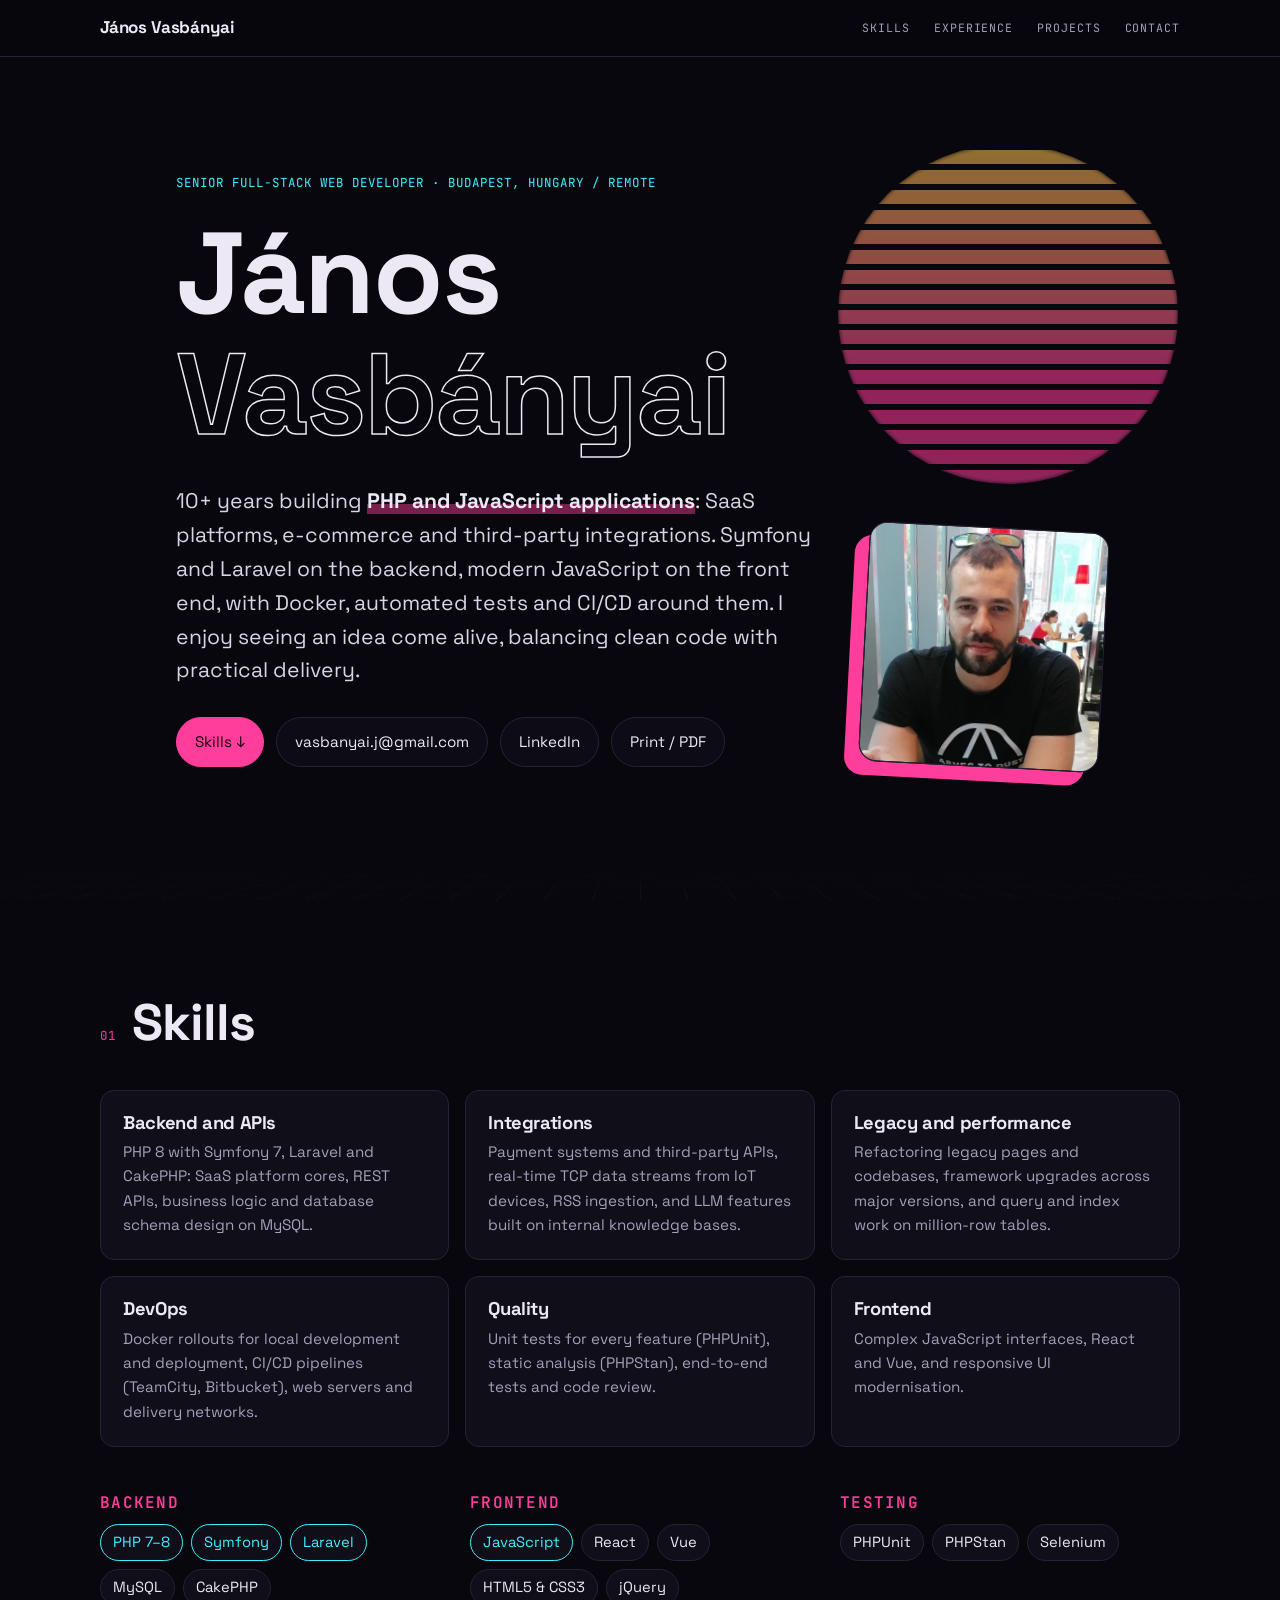
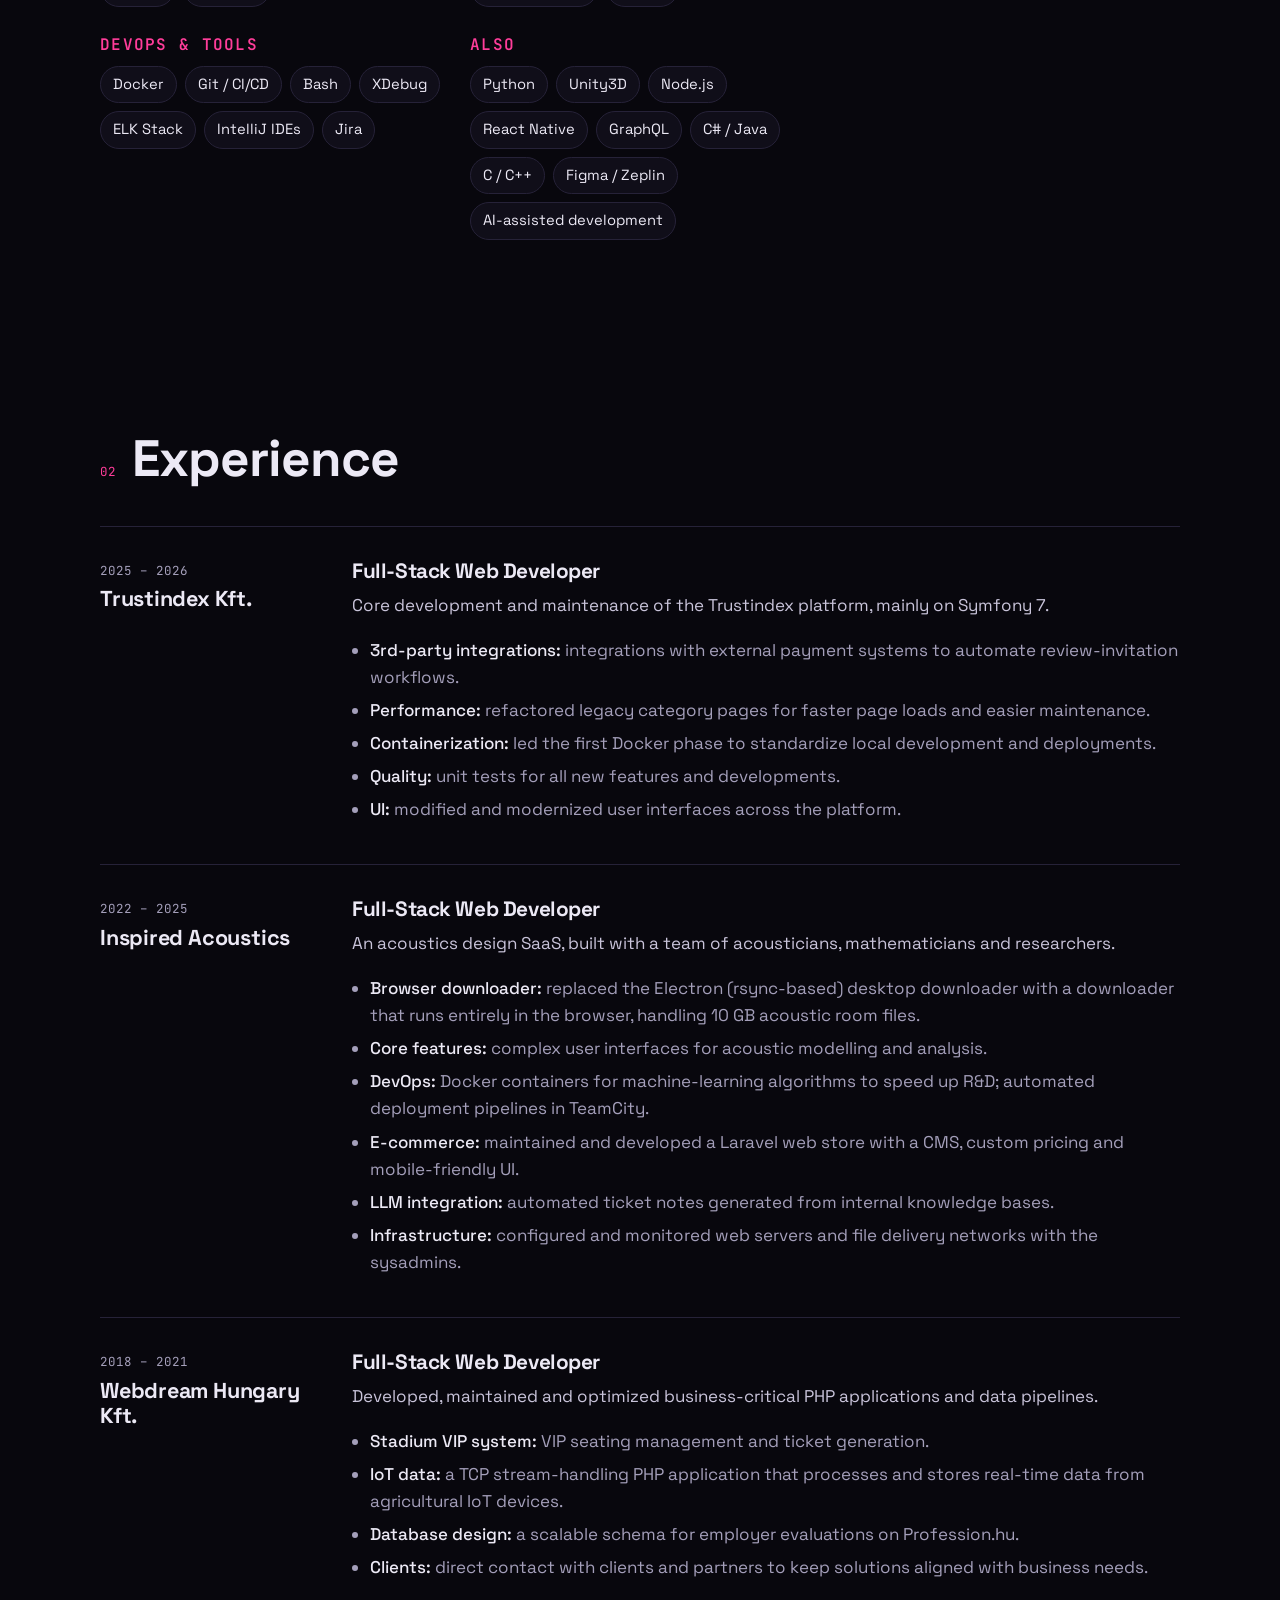
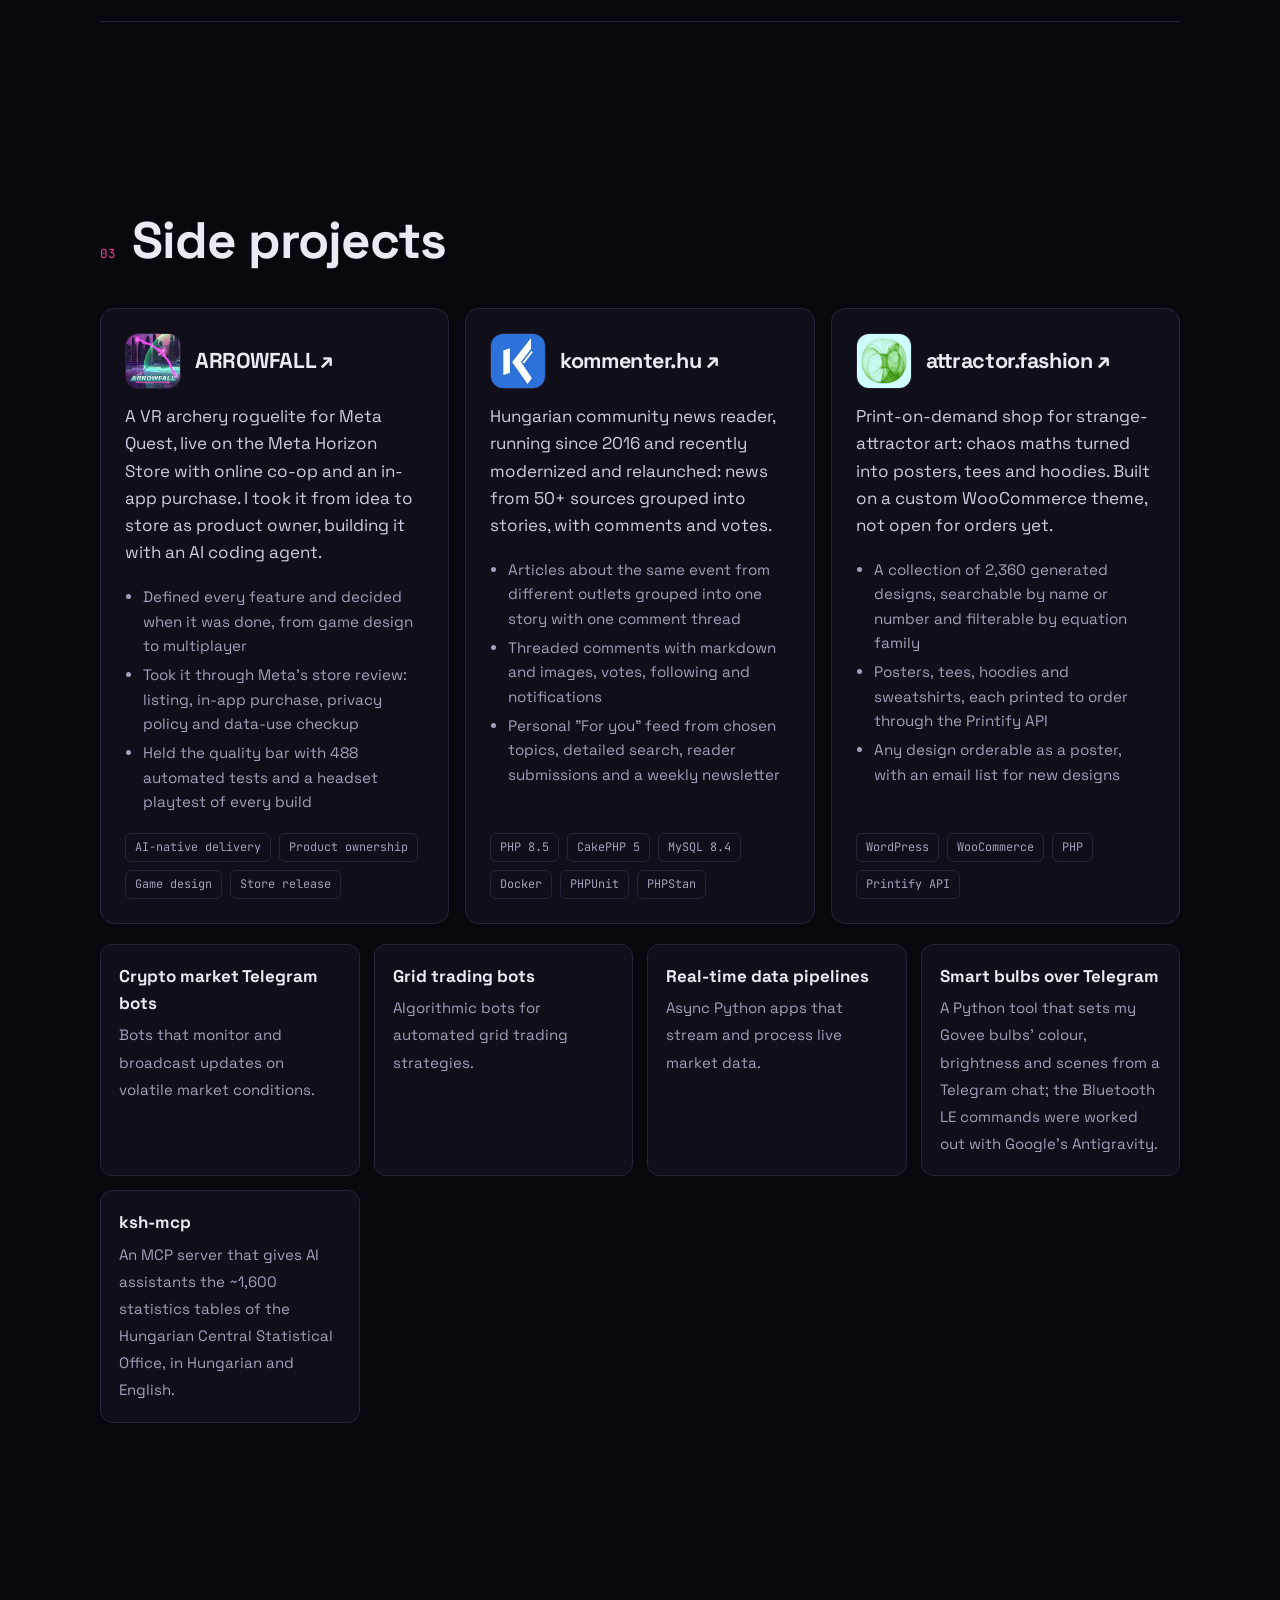
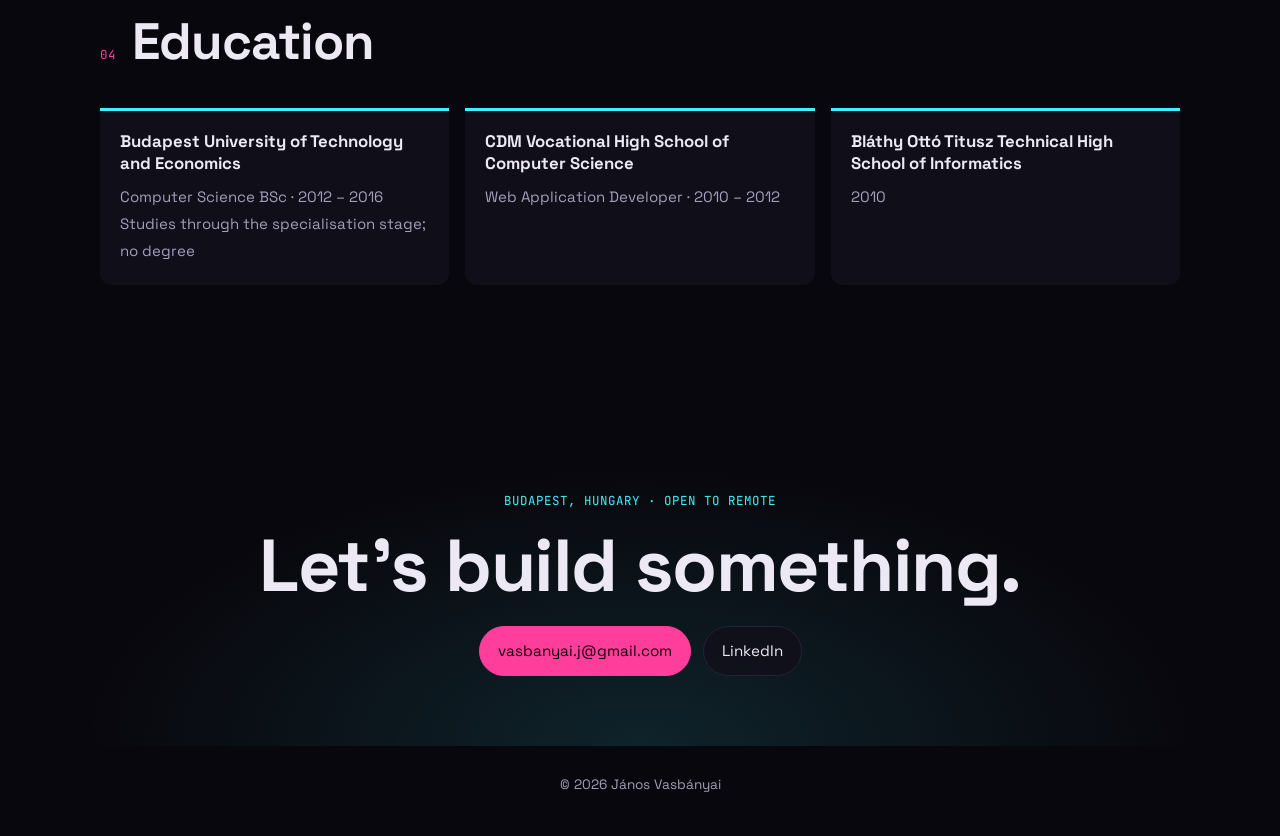
==== index.html @ 6517d04c "Add ksh-mcp; credit Antigravity on the smart bulbs card Co-Authored-By: Claude Opus 5.5 <noreply@ant" ====
<!DOCTYPE html>
<html lang="en">
<head>
<meta charset="utf-8">
<meta name="viewport" content="width=device-width, initial-scale=1">
<title>János Vasbányai — Full-Stack Developer</title>
<meta name="description" content="János Vasbányai, senior full-stack web developer in Budapest. 10+ years of PHP and JavaScript: SaaS platforms, e-commerce and integrations.">
<meta property="og:title" content="János Vasbányai — Full-Stack Developer">
<meta property="og:description" content="10+ years of PHP and JavaScript: SaaS platforms, e-commerce and integrations.">
<meta property="og:image" content="https://johann123.github.io/img/af-horde.webp">
<meta name="theme-color" content="#08070d">
<link rel="icon" type="image/png" href="assets/images/favicon.png">
<link rel="preconnect" href="https://fonts.googleapis.com">
<link rel="preconnect" href="https://fonts.gstatic.com" crossorigin>
<link href="https://fonts.googleapis.com/css2?family=JetBrains+Mono:wght@400;600&family=Space+Grotesk:wght@400;500;700&display=swap" rel="stylesheet">
<style>
:root{
  --bg:#08070d; --bg2:#100e19; --line:#262238; --text:#ece9f5; --mute:#a49fba;
  --pink:#ff3d9a; --cyan:#3ff0ff; --gold:#ffc94a;
  --paper:#f3efe6; --ink:#16141c; --ink-mute:#5d5866;
  --sans:"Space Grotesk",system-ui,-apple-system,"Segoe UI",sans-serif;
  --mono:"JetBrains Mono",ui-monospace,Consolas,monospace;
  --wrap:1120px;
}
*{box-sizing:border-box}
html{scroll-behavior:smooth}
body{margin:0;background:var(--bg);color:var(--text);font:400 17px/1.6 var(--sans);-webkit-font-smoothing:antialiased;overflow-x:hidden}
img,video{display:block;max-width:100%;height:auto}
a{color:inherit}
.wrap{max-width:var(--wrap);margin:0 auto;padding:0 20px}
.mono{font-family:var(--mono);font-size:.78rem;letter-spacing:.08em;text-transform:uppercase}
h1,h2,h3{line-height:1.05;margin:0;font-weight:700;letter-spacing:-.02em}
p{margin:0 0 1em}

/* nav */
.nav{position:fixed;inset:0 0 auto;z-index:20;backdrop-filter:blur(10px);-webkit-backdrop-filter:blur(10px);background:rgba(8,7,13,.72);border-bottom:1px solid var(--line)}
.nav .wrap{display:flex;align-items:center;gap:24px;height:56px}
.nav b{font-weight:700;letter-spacing:-.01em;margin-right:auto;text-decoration:none}
.nav a{text-decoration:none;color:var(--mute)}
.nav a:hover{color:var(--text)}
.nav .mono{font-size:.72rem}
@media (max-width:720px){.nav .opt{display:none}}

/* hero */
.hero{position:relative;min-height:100svh;display:flex;align-items:center;padding:110px 0 70px;overflow:hidden;isolation:isolate}
.grid{position:absolute;left:-50%;right:-50%;bottom:-10%;height:62%;z-index:-1;
  background:
    linear-gradient(to top,transparent 0,var(--bg) 92%),
    repeating-linear-gradient(90deg,rgba(255,61,154,.38) 0 1px,transparent 1px 80px),
    repeating-linear-gradient(0deg,rgba(63,240,255,.3) 0 1px,transparent 1px 80px);
  transform:perspective(420px) rotateX(62deg);transform-origin:50% 100%;animation:roll 4s linear infinite}
@keyframes roll{to{background-position:0 0,0 0,0 80px}}
.sun{position:absolute;right:8%;top:16%;width:340px;aspect-ratio:1;border-radius:50%;z-index:-2;filter:blur(2px);opacity:.55;
  background:linear-gradient(var(--gold),var(--pink) 70%);
  -webkit-mask:repeating-linear-gradient(0deg,#000 0 14px,transparent 14px 20px);mask:repeating-linear-gradient(0deg,#000 0 14px,transparent 14px 20px)}
.hero-in{display:grid;grid-template-columns:1fr 240px;gap:48px;align-items:end}
.kicker{color:var(--cyan);margin-bottom:22px}
.hero h1{font-size:clamp(3rem,9vw,7.4rem)}
.hero h1 span{display:block;color:transparent;-webkit-text-stroke:1.5px var(--text)}
.lede{max-width:640px;font-size:clamp(1.08rem,2.2vw,1.32rem);color:#d8d4e6;margin:28px 0 30px}
.lede strong{color:var(--text);background:linear-gradient(transparent 62%,rgba(255,61,154,.45) 62%)}
.me{width:240px;aspect-ratio:1;border-radius:18px;object-fit:cover;border:1px solid var(--line);transform:rotate(3deg);box-shadow:-14px 14px 0 var(--pink)}
.btns{display:flex;flex-wrap:wrap;gap:12px}
.btn{display:inline-flex;align-items:center;gap:8px;padding:12px 18px;border:1px solid var(--line);border-radius:999px;text-decoration:none;font-weight:500;background:rgba(16,14,25,.7);cursor:pointer;color:var(--text);font:inherit;font-size:.95rem}
.btn:hover{border-color:var(--cyan)}
.btn.main{background:var(--pink);border-color:var(--pink);color:#12000a}
.btn.main:hover{filter:brightness(1.1)}
@media (max-width:820px){
  .hero-in{grid-template-columns:1fr}
  .me{width:132px;order:-1;box-shadow:-8px 8px 0 var(--pink)}
  .sun{width:220px;right:-40px;top:12%}
}

/* section heads */
section{padding:96px 0}
.head{display:flex;align-items:baseline;gap:16px;margin-bottom:40px;flex-wrap:wrap}
.head .num{color:var(--pink)}
.head h2{font-size:clamp(2rem,5vw,3.2rem)}

/* skills */
.focus{display:grid;grid-template-columns:repeat(3,1fr);gap:16px;margin-bottom:48px}
@media (max-width:960px){.focus{grid-template-columns:1fr 1fr}}
@media (max-width:620px){.focus{grid-template-columns:1fr}}
.focus div{background:var(--bg2);border:1px solid var(--line);border-radius:14px;padding:22px}
.focus h3{font-size:1.15rem;margin-bottom:8px}
.focus p{color:var(--mute);font-size:.95rem;margin:0}

/* side projects: short, skills first */
.projects{display:grid;grid-template-columns:repeat(3,1fr);gap:16px}
@media (max-width:960px){.projects{grid-template-columns:1fr}}
.proj{background:var(--bg2);border:1px solid var(--line);border-radius:14px;padding:24px;display:flex;flex-direction:column;gap:14px}
.proj-head{display:flex;align-items:center;gap:14px}
.proj-head img{width:56px;height:56px;flex:none;border-radius:13px;object-fit:cover;border:1px solid var(--line)}
.proj h3{font-size:1.35rem}
.proj h3 a{text-decoration:none}
.proj h3 a:hover{color:var(--cyan)}
.proj .what{color:#d0cce0;margin:0}
.proj ul{margin:0;padding-left:18px;color:var(--mute);font-size:.95rem}
.proj li{margin:5px 0}
.tags{display:flex;flex-wrap:wrap;gap:8px;margin-top:auto}
.tag{border:1px solid var(--line);border-radius:6px;padding:4px 9px;color:var(--mute);font-family:var(--mono);font-size:.74rem}

/* experience */
.jobs{border-top:1px solid var(--line)}
.job{display:grid;grid-template-columns:220px 1fr;gap:32px;padding:34px 0;border-bottom:1px solid var(--line)}
.job .when{color:var(--mute)}
.job .when b{display:block;color:var(--text);font:700 1.35rem/1.2 var(--sans);text-transform:none;letter-spacing:-.01em;margin-top:6px}
.job h3{font-size:1.3rem;margin-bottom:10px}
.job p{color:#c9c4da}
.job ul{margin:0;padding-left:18px;color:var(--mute)}
.job li{margin:6px 0}
.job li strong{color:var(--text);font-weight:500}
@media (max-width:720px){.job{grid-template-columns:1fr;gap:10px}}

.side{display:grid;grid-template-columns:repeat(auto-fill,minmax(250px,1fr));gap:14px;margin-top:20px}
.side div{background:var(--bg2);border:1px solid var(--line);border-radius:12px;padding:18px}
.side b{display:block;margin-bottom:4px}
.side span{color:var(--mute);font-size:.94rem}

/* toolbox chips */
.skills{display:grid;grid-template-columns:repeat(auto-fill,minmax(250px,1fr));gap:30px}
.skills h3{font-size:1rem;color:var(--pink);margin-bottom:12px;font-family:var(--mono);font-weight:600;text-transform:uppercase;letter-spacing:.08em}
.chips{display:flex;flex-wrap:wrap;gap:8px}
.chip{padding:6px 12px;border-radius:999px;background:var(--bg2);border:1px solid var(--line);font-size:.92rem}
.chip.hot{border-color:var(--cyan);color:var(--cyan)}

/* education */
.edu{display:grid;grid-template-columns:repeat(3,1fr);gap:16px}
.edu div{border-top:3px solid var(--cyan);background:var(--bg2);border-radius:0 0 12px 12px;padding:20px}
.edu b{display:block;font-size:1.05rem;line-height:1.3;margin-bottom:8px}
.edu span{color:var(--mute);font-size:.94rem}
@media (max-width:820px){.edu{grid-template-columns:1fr}}

/* contact */
.contact{padding:110px 0 70px;text-align:center;background:radial-gradient(800px 400px at 50% 100%,rgba(63,240,255,.12),transparent 70%)}
.contact h2{font-size:clamp(2.2rem,7vw,4.6rem);margin-bottom:22px}
.contact .btns{justify-content:center}
footer{padding:28px 0 40px;color:var(--mute);text-align:center;font-size:.85rem}

@media (prefers-reduced-motion:reduce){.grid{animation:none}html{scroll-behavior:auto}}

/* print: a plain two-page CV */
@media print{
  @page{margin:14mm}
  body{background:#fff;color:#000;font-size:10.5pt;line-height:1.45}
  .nav,.grid,.sun,.proj-head img,.btns,.contact .btns,footer,.me{display:none!important}
  section,.hero,.contact{padding:14px 0!important;min-height:0!important;background:none!important}
  .hero h1 span{color:#000;-webkit-text-stroke:0}
  .hero h1{font-size:28pt}
  .head{margin-bottom:10px}.head h2{font-size:16pt}
  .lede strong{background:none}
  *{color:#000!important;border-color:#bbb!important;box-shadow:none!important}
  .focus div,.proj,.side div,.edu div{background:none!important;break-inside:avoid}
  .job{break-inside:avoid;padding:12px 0}
  .chip,.tag{background:none!important}
  .print-only{display:block!important}
}
.print-only{display:none}
</style>
</head>
<body>

<nav class="nav">
  <div class="wrap">
    <b>János Vasbányai</b>
    <a class="mono opt" href="#skills">Skills</a>
    <a class="mono opt" href="#experience">Experience</a>
    <a class="mono opt" href="#projects">Projects</a>
    <a class="mono" href="#contact">Contact</a>
  </div>
</nav>

<header class="hero">
  <div class="grid" aria-hidden="true"></div>
  <div class="sun" aria-hidden="true"></div>
  <div class="wrap hero-in">
    <div>
      <div class="mono kicker">Senior full-stack web developer · Budapest, Hungary / remote</div>
      <h1>János<span>Vasbányai</span></h1>
      <p class="print-only">vasbanyai.j@gmail.com · linkedin.com/in/janos-vasbanyai-20558256 · johann123.github.io</p>
      <p class="lede">10+ years building <strong>PHP and JavaScript applications</strong>: SaaS platforms, e-commerce and third-party integrations. Symfony and Laravel on the backend, modern JavaScript on the front end, with Docker, automated tests and CI/CD around them. I enjoy seeing an idea come alive, balancing clean code with practical delivery.</p>
      <div class="btns">
        <a class="btn main" href="#skills">Skills ↓</a>
        <a class="btn" href="mailto:vasbanyai.j@gmail.com">vasbanyai.j@gmail.com</a>
        <a class="btn" href="https://www.linkedin.com/in/janos-vasbanyai-20558256">LinkedIn</a>
        <button class="btn" type="button" onclick="window.print()">Print / PDF</button>
      </div>
    </div>
    <img class="me" src="img/me.webp" width="240" height="240" alt="János Vasbányai">
  </div>
</header>

<main>

<section id="skills">
  <div class="wrap">
    <div class="head"><span class="mono num">01</span><h2>Skills</h2></div>
    <div class="focus">
      <div><h3>Backend and APIs</h3><p>PHP 8 with Symfony 7, Laravel and CakePHP: SaaS platform cores, REST APIs, business logic and database schema design on MySQL.</p></div>
      <div><h3>Integrations</h3><p>Payment systems and third-party APIs, real-time TCP data streams from IoT devices, RSS ingestion, and LLM features built on internal knowledge bases.</p></div>
      <div><h3>Legacy and performance</h3><p>Refactoring legacy pages and codebases, framework upgrades across major versions, and query and index work on million-row tables.</p></div>
      <div><h3>DevOps</h3><p>Docker rollouts for local development and deployment, CI/CD pipelines (TeamCity, Bitbucket), web servers and delivery networks.</p></div>
      <div><h3>Quality</h3><p>Unit tests for every feature (PHPUnit), static analysis (PHPStan), end-to-end tests and code review.</p></div>
      <div><h3>Frontend</h3><p>Complex JavaScript interfaces, React and Vue, and responsive UI modernisation.</p></div>
    </div>
    <div class="skills">
      <div><h3>Backend</h3><div class="chips"><span class="chip hot">PHP 7–8</span><span class="chip hot">Symfony</span><span class="chip hot">Laravel</span><span class="chip">MySQL</span><span class="chip">CakePHP</span></div></div>
      <div><h3>Frontend</h3><div class="chips"><span class="chip hot">JavaScript</span><span class="chip">React</span><span class="chip">Vue</span><span class="chip">HTML5 &amp; CSS3</span><span class="chip">jQuery</span></div></div>
      <div><h3>Testing</h3><div class="chips"><span class="chip">PHPUnit</span><span class="chip">PHPStan</span><span class="chip">Selenium</span></div></div>
      <div><h3>DevOps &amp; tools</h3><div class="chips"><span class="chip">Docker</span><span class="chip">Git / CI/CD</span><span class="chip">Bash</span><span class="chip">XDebug</span><span class="chip">ELK Stack</span><span class="chip">IntelliJ IDEs</span><span class="chip">Jira</span></div></div>
      <div><h3>Also</h3><div class="chips"><span class="chip">Python</span><span class="chip">Unity3D</span><span class="chip">Node.js</span><span class="chip">React Native</span><span class="chip">GraphQL</span><span class="chip">C# / Java</span><span class="chip">C / C++</span><span class="chip">Figma / Zeplin</span><span class="chip">AI-assisted development</span></div></div>
    </div>
  </div>
</section>

<section id="experience">
  <div class="wrap">
    <div class="head"><span class="mono num">02</span><h2>Experience</h2></div>
    <div class="jobs">
      <div class="job">
        <div class="when mono">2025 – 2026<b>Trustindex Kft.</b></div>
        <div>
          <h3>Full-Stack Web Developer</h3>
          <p>Core development and maintenance of the Trustindex platform, mainly on Symfony 7.</p>
          <ul>
            <li><strong>3rd-party integrations:</strong> integrations with external payment systems to automate review-invitation workflows.</li>
            <li><strong>Performance:</strong> refactored legacy category pages for faster page loads and easier maintenance.</li>
            <li><strong>Containerization:</strong> led the first Docker phase to standardize local development and deployments.</li>
            <li><strong>Quality:</strong> unit tests for all new features and developments.</li>
            <li><strong>UI:</strong> modified and modernized user interfaces across the platform.</li>
          </ul>
        </div>
      </div>
      <div class="job">
        <div class="when mono">2022 – 2025<b>Inspired Acoustics</b></div>
        <div>
          <h3>Full-Stack Web Developer</h3>
          <p>An acoustics design SaaS, built with a team of acousticians, mathematicians and researchers.</p>
          <ul>
            <li><strong>Browser downloader:</strong> replaced the Electron (rsync-based) desktop downloader with a downloader that runs entirely in the browser, handling 10 GB acoustic room files.</li>
            <li><strong>Core features:</strong> complex user interfaces for acoustic modelling and analysis.</li>
            <li><strong>DevOps:</strong> Docker containers for machine-learning algorithms to speed up R&amp;D; automated deployment pipelines in TeamCity.</li>
            <li><strong>E-commerce:</strong> maintained and developed a Laravel web store with a CMS, custom pricing and mobile-friendly UI.</li>
            <li><strong>LLM integration:</strong> automated ticket notes generated from internal knowledge bases.</li>
            <li><strong>Infrastructure:</strong> configured and monitored web servers and file delivery networks with the sysadmins.</li>
          </ul>
        </div>
      </div>
      <div class="job">
        <div class="when mono">2018 – 2021<b>Webdream Hungary Kft.</b></div>
        <div>
          <h3>Full-Stack Web Developer</h3>
          <p>Developed, maintained and optimized business-critical PHP applications and data pipelines.</p>
          <ul>
            <li><strong>Stadium VIP system:</strong> VIP seating management and ticket generation.</li>
            <li><strong>IoT data:</strong> a TCP stream-handling PHP application that processes and stores real-time data from agricultural IoT devices.</li>
            <li><strong>Database design:</strong> a scalable schema for employer evaluations on Profession.hu.</li>
            <li><strong>Clients:</strong> direct contact with clients and partners to keep solutions aligned with business needs.</li>
          </ul>
        </div>
      </div>
    </div>

  </div>
</section>

<section id="projects">
  <div class="wrap">
    <div class="head"><span class="mono num">03</span><h2>Side projects</h2></div>
    <div class="projects">
      <div class="proj">
        <div class="proj-head"><img src="img/af-cover.webp" loading="lazy" width="56" height="56" alt="">
        <h3><a href="https://www.meta.com/en-gb/experiences/arrowfall/1726931115696976">ARROWFALL ↗</a></h3></div>
        <p class="what">A VR archery roguelite for Meta Quest, live on the Meta Horizon Store with online co-op and an in-app purchase. I took it from idea to store as product owner, building it with an AI coding agent.</p>
        <ul>
          <li>Defined every feature and decided when it was done, from game design to multiplayer</li>
          <li>Took it through Meta's store review: listing, in-app purchase, privacy policy and data-use checkup</li>
          <li>Held the quality bar with 488 automated tests and a headset playtest of every build</li>
        </ul>
        <div class="tags"><span class="tag">AI-native delivery</span><span class="tag">Product ownership</span><span class="tag">Game design</span><span class="tag">Store release</span></div>
      </div>
      <div class="proj">
        <div class="proj-head"><img src="img/kt-icon.webp" loading="lazy" width="56" height="56" alt="">
        <h3><a href="https://kommenter.hu/">kommenter.hu ↗</a></h3></div>
        <p class="what">Hungarian community news reader, running since 2016 and recently modernized and relaunched: news from 50+ sources grouped into stories, with comments and votes.</p>
        <ul>
          <li>Articles about the same event from different outlets grouped into one story with one comment thread</li>
          <li>Threaded comments with markdown and images, votes, following and notifications</li>
          <li>Personal "For you" feed from chosen topics, detailed search, reader submissions and a weekly newsletter</li>
        </ul>
        <div class="tags"><span class="tag">PHP 8.5</span><span class="tag">CakePHP 5</span><span class="tag">MySQL 8.4</span><span class="tag">Docker</span><span class="tag">PHPUnit</span><span class="tag">PHPStan</span></div>
      </div>
      <div class="proj">
        <div class="proj-head"><img src="img/at-1401.webp" loading="lazy" width="56" height="56" alt="">
        <h3><a href="https://attractor.fashion/">attractor.fashion ↗</a></h3></div>
        <p class="what">Print-on-demand shop for strange-attractor art: chaos maths turned into posters, tees and hoodies. Built on a custom WooCommerce theme, not open for orders yet.</p>
        <ul>
          <li>A collection of 2,360 generated designs, searchable by name or number and filterable by equation family</li>
          <li>Posters, tees, hoodies and sweatshirts, each printed to order through the Printify API</li>
          <li>Any design orderable as a poster, with an email list for new designs</li>
        </ul>
        <div class="tags"><span class="tag">WordPress</span><span class="tag">WooCommerce</span><span class="tag">PHP</span><span class="tag">Printify API</span></div>
      </div>
    </div>
    <div class="side">
      <div><b>Crypto market Telegram bots</b><span>Bots that monitor and broadcast updates on volatile market conditions.</span></div>
      <div><b>Grid trading bots</b><span>Algorithmic bots for automated grid trading strategies.</span></div>
      <div><b>Real-time data pipelines</b><span>Async Python apps that stream and process live market data.</span></div>
      <div><b>Smart bulbs over Telegram</b><span>A Python tool that sets my Govee bulbs' colour, brightness and scenes from a Telegram chat; the Bluetooth LE commands were worked out with Google's Antigravity.</span></div>
      <div><b>ksh-mcp</b><span>An MCP server that gives AI assistants the ~1,600 statistics tables of the Hungarian Central Statistical Office, in Hungarian and English.</span></div>
    </div>
  </div>
</section>

<section id="education">
  <div class="wrap">
    <div class="head"><span class="mono num">04</span><h2>Education</h2></div>
    <div class="edu">
      <div><b>Budapest University of Technology and Economics</b><span>Computer Science BSc · 2012 – 2016<br>Studies through the specialisation stage; no degree</span></div>
      <div><b>CDM Vocational High School of Computer Science</b><span>Web Application Developer · 2010 – 2012</span></div>
      <div><b>Bláthy Ottó Titusz Technical High School of Informatics</b><span>2010</span></div>
    </div>
  </div>
</section>

</main>

<section class="contact" id="contact">
  <div class="wrap">
    <div class="mono" style="color:var(--cyan);margin-bottom:16px">Budapest, Hungary · open to remote</div>
    <h2>Let's build something.</h2>
    <div class="btns">
      <a class="btn main" href="mailto:vasbanyai.j@gmail.com">vasbanyai.j@gmail.com</a>
      <a class="btn" href="https://www.linkedin.com/in/janos-vasbanyai-20558256">LinkedIn</a>
    </div>
  </div>
</section>
<footer>© 2026 János Vasbányai</footer>

</body>
</html>
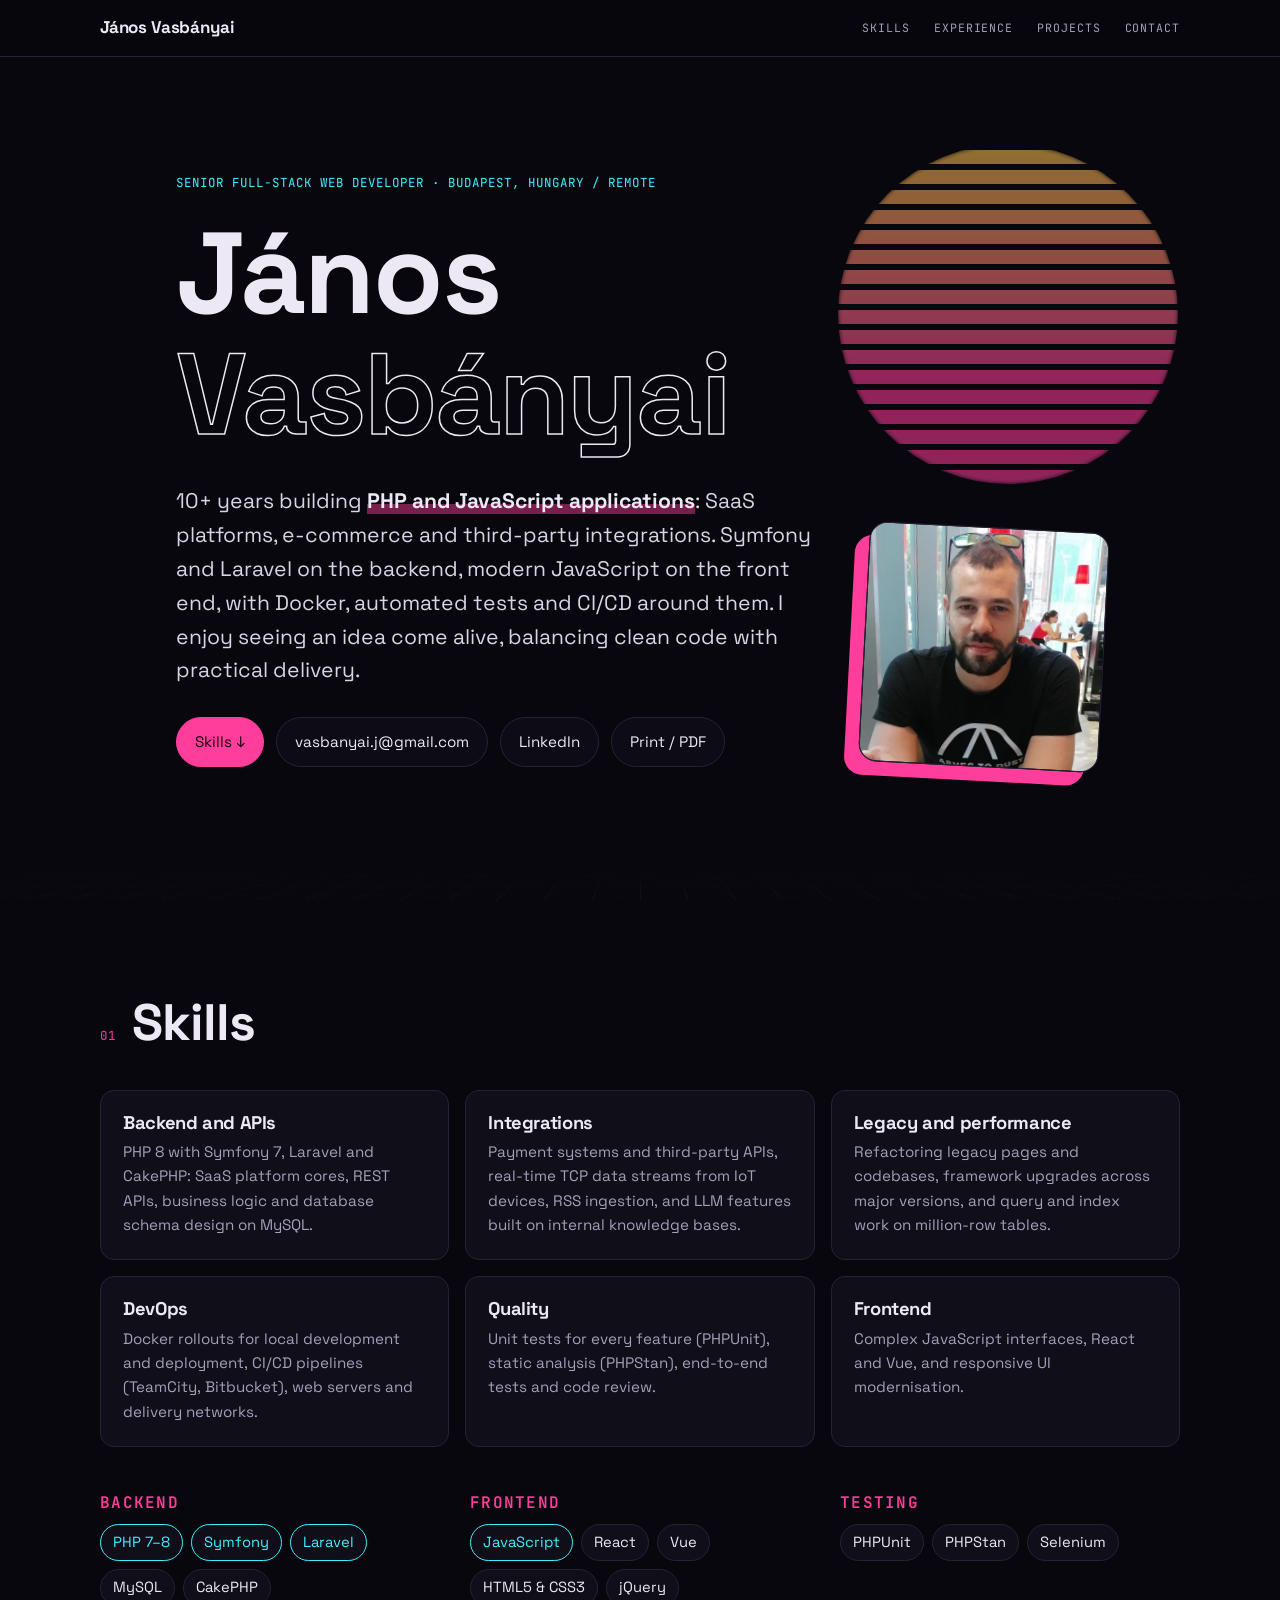
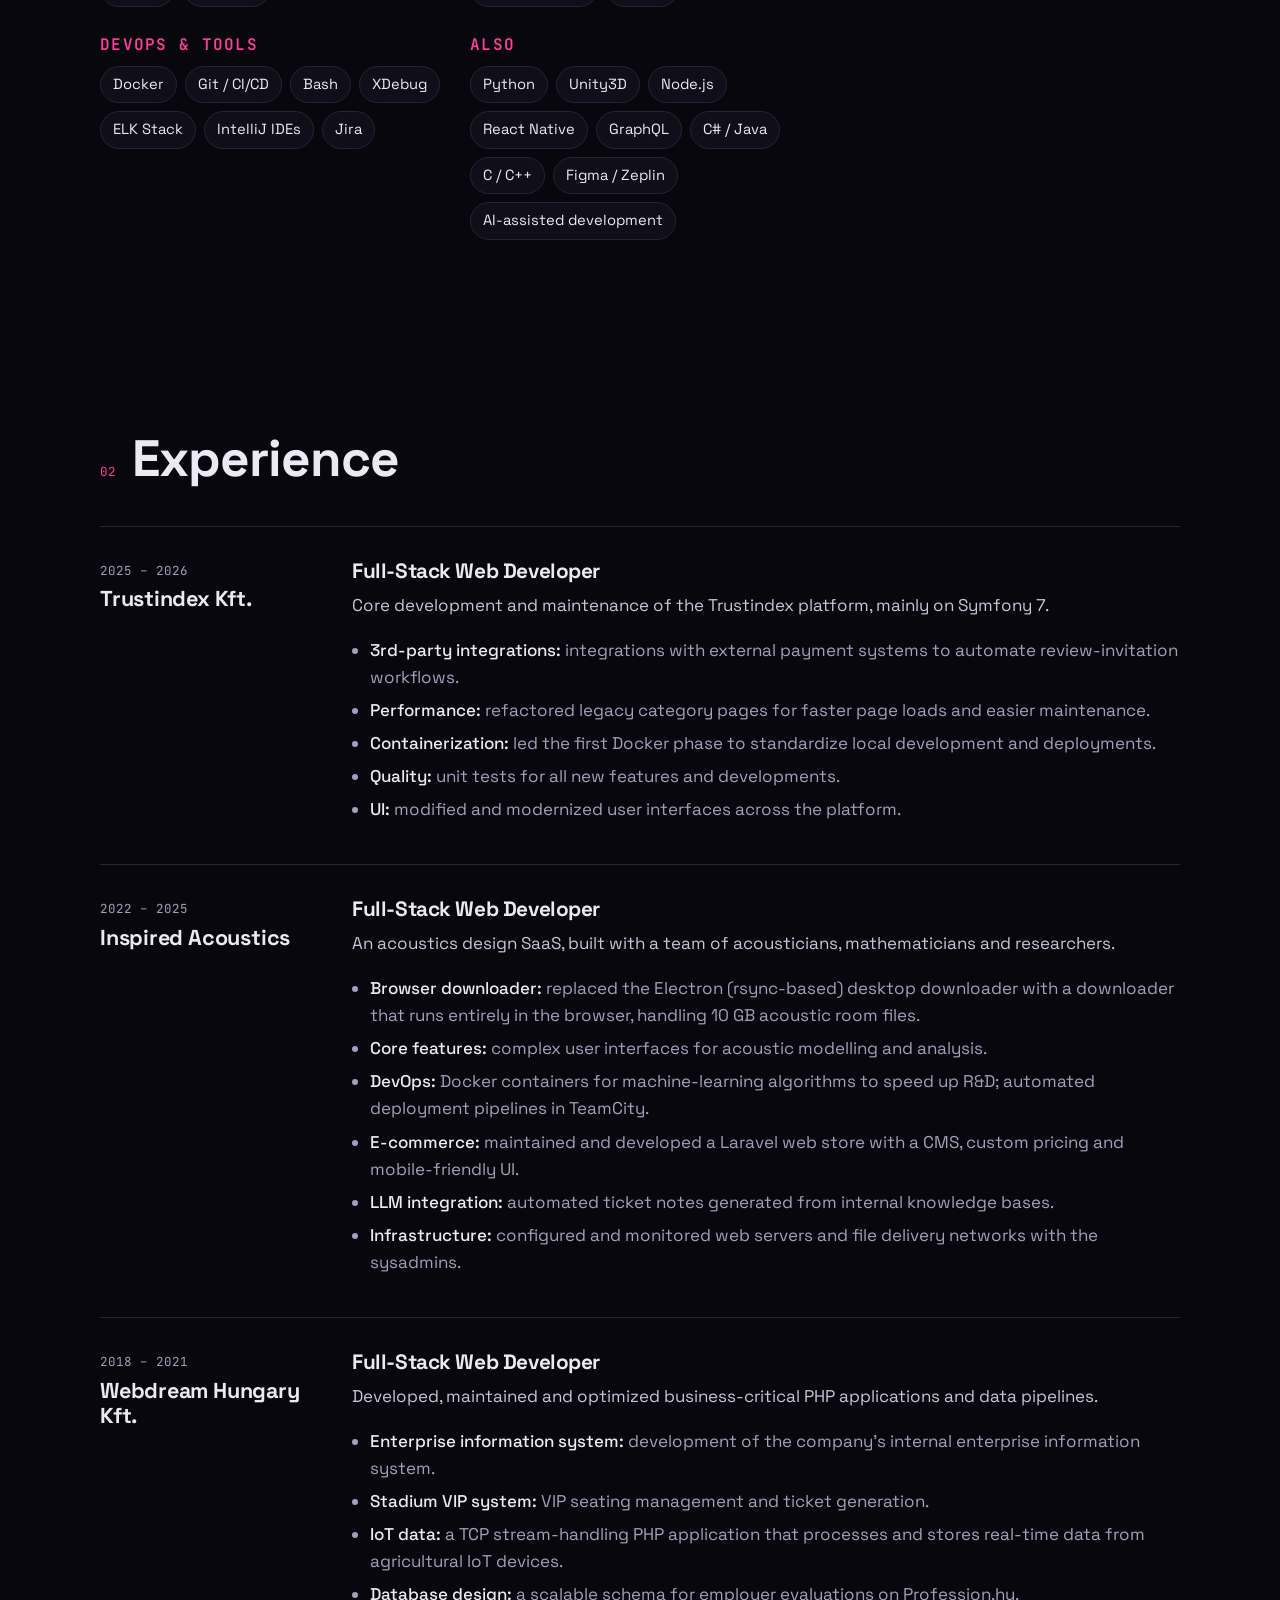
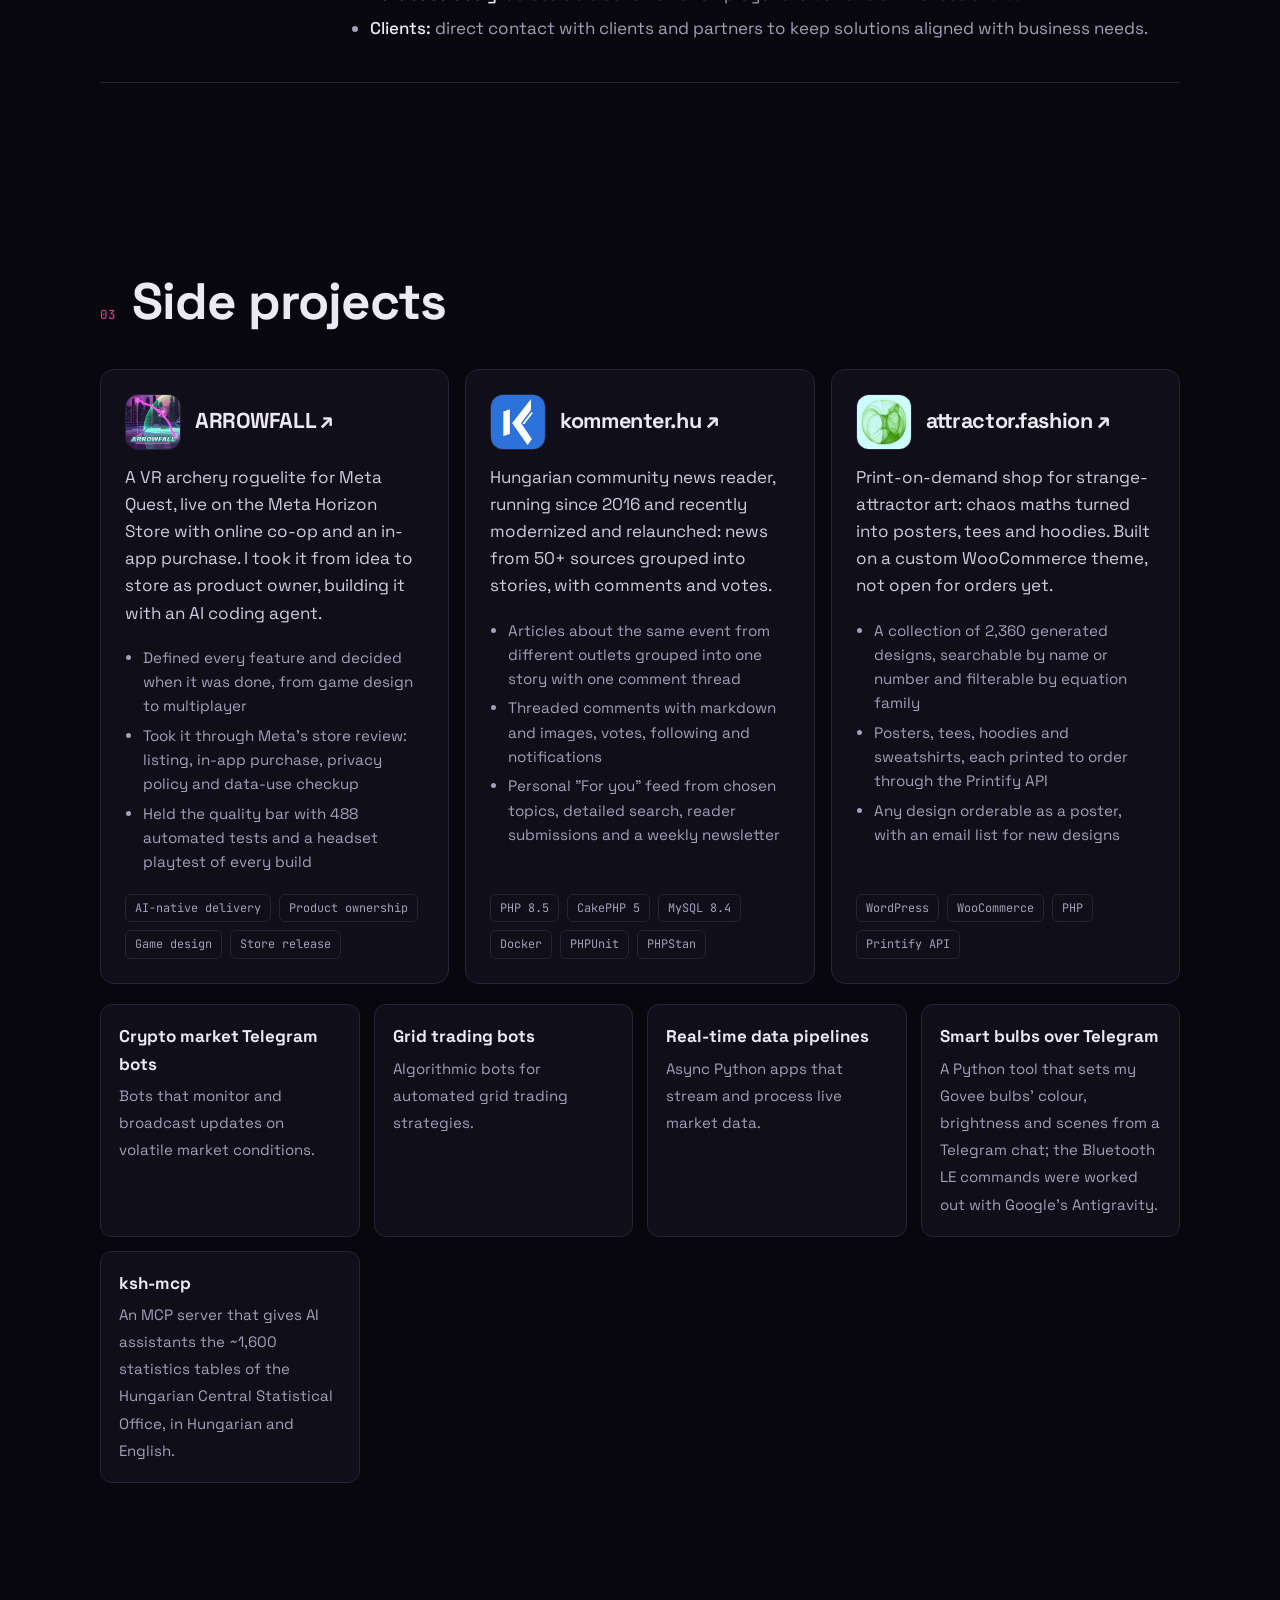
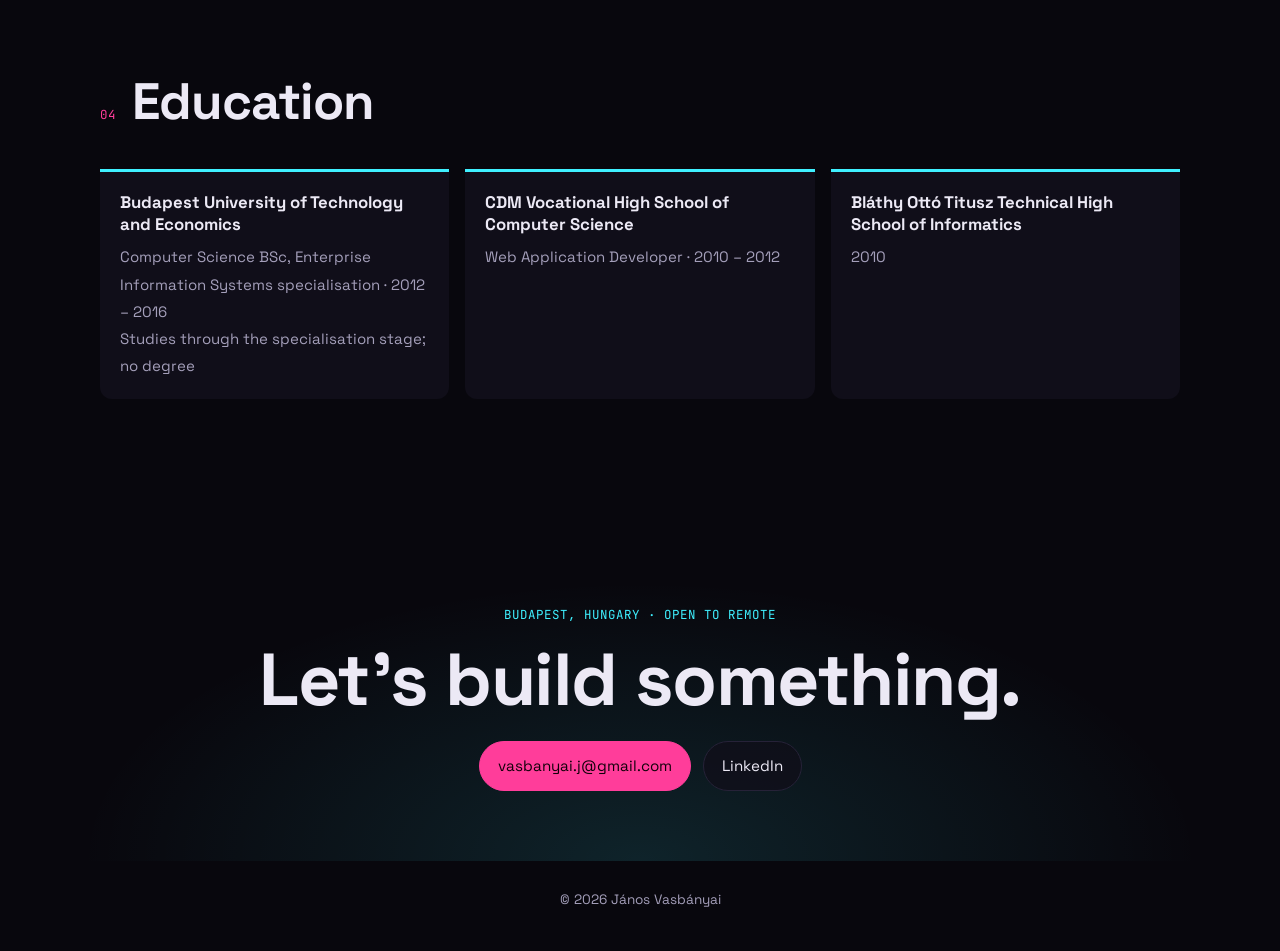
==== commit 0e43f14d: "Webdream: internal enterprise information system; BME specialisation Co-Authored-By: Claude Opus 5.5" ====
--- a/index.html
+++ b/index.html
@@ -252,6 +252,7 @@
           <h3>Full-Stack Web Developer</h3>
           <p>Developed, maintained and optimized business-critical PHP applications and data pipelines.</p>
           <ul>
+            <li><strong>Enterprise information system:</strong> development of the company's internal enterprise information system.</li>
             <li><strong>Stadium VIP system:</strong> VIP seating management and ticket generation.</li>
             <li><strong>IoT data:</strong> a TCP stream-handling PHP application that processes and stores real-time data from agricultural IoT devices.</li>
             <li><strong>Database design:</strong> a scalable schema for employer evaluations on Profession.hu.</li>
@@ -316,7 +317,7 @@
   <div class="wrap">
     <div class="head"><span class="mono num">04</span><h2>Education</h2></div>
     <div class="edu">
-      <div><b>Budapest University of Technology and Economics</b><span>Computer Science BSc · 2012 – 2016<br>Studies through the specialisation stage; no degree</span></div>
+      <div><b>Budapest University of Technology and Economics</b><span>Computer Science BSc, Enterprise Information Systems specialisation · 2012 – 2016<br>Studies through the specialisation stage; no degree</span></div>
       <div><b>CDM Vocational High School of Computer Science</b><span>Web Application Developer · 2010 – 2012</span></div>
       <div><b>Bláthy Ottó Titusz Technical High School of Informatics</b><span>2010</span></div>
     </div>
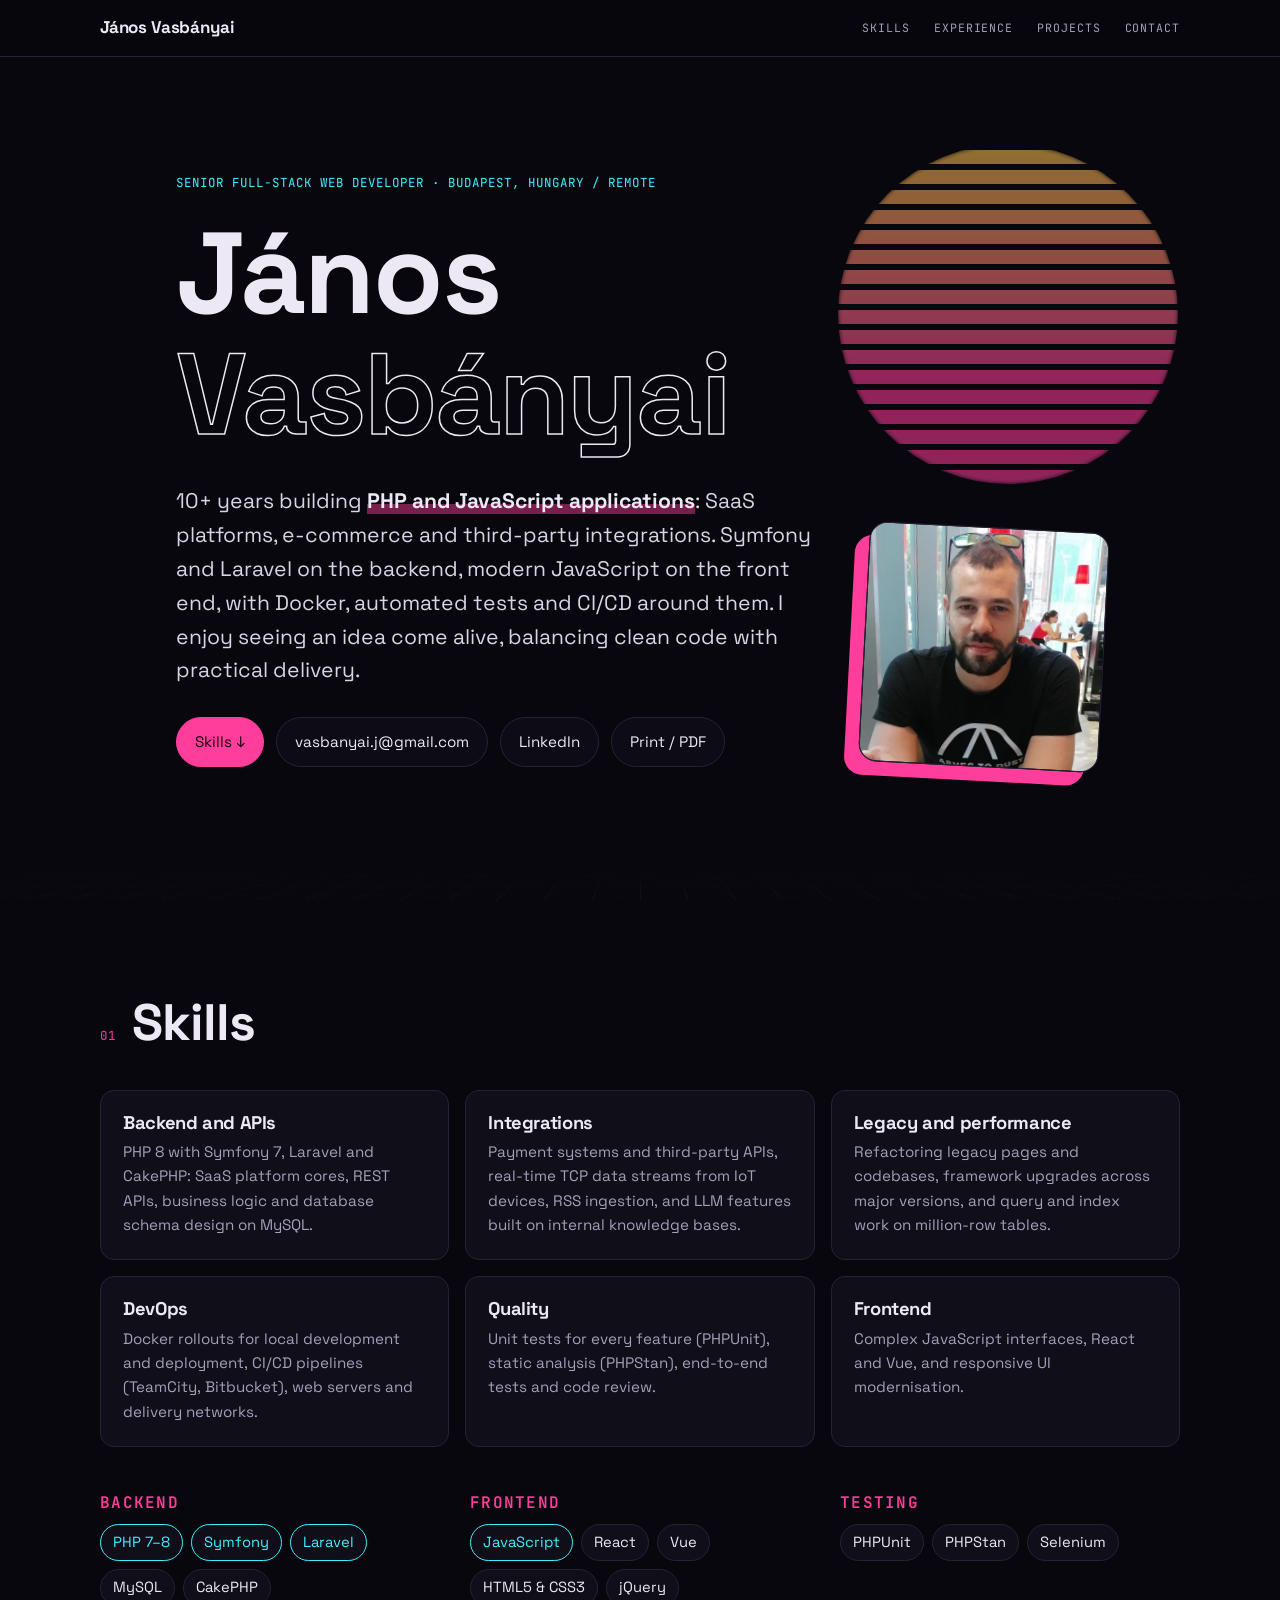
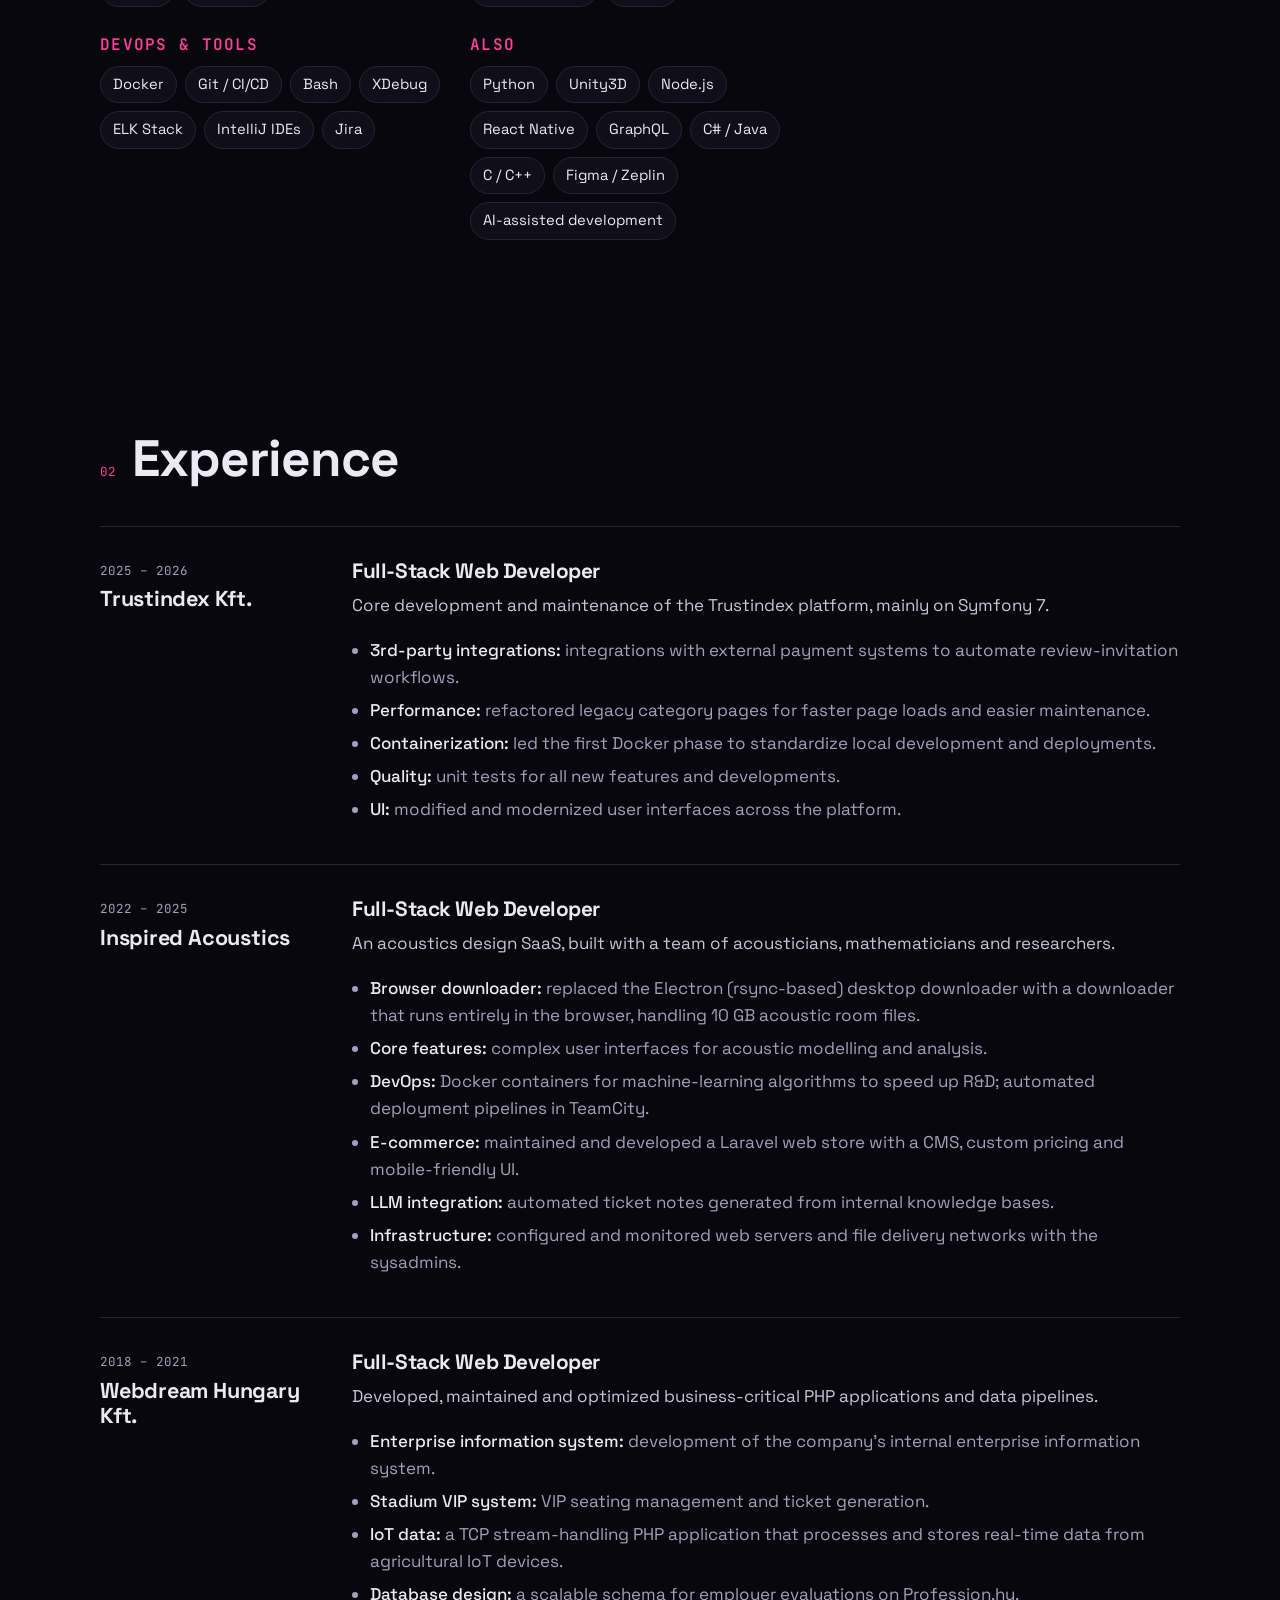
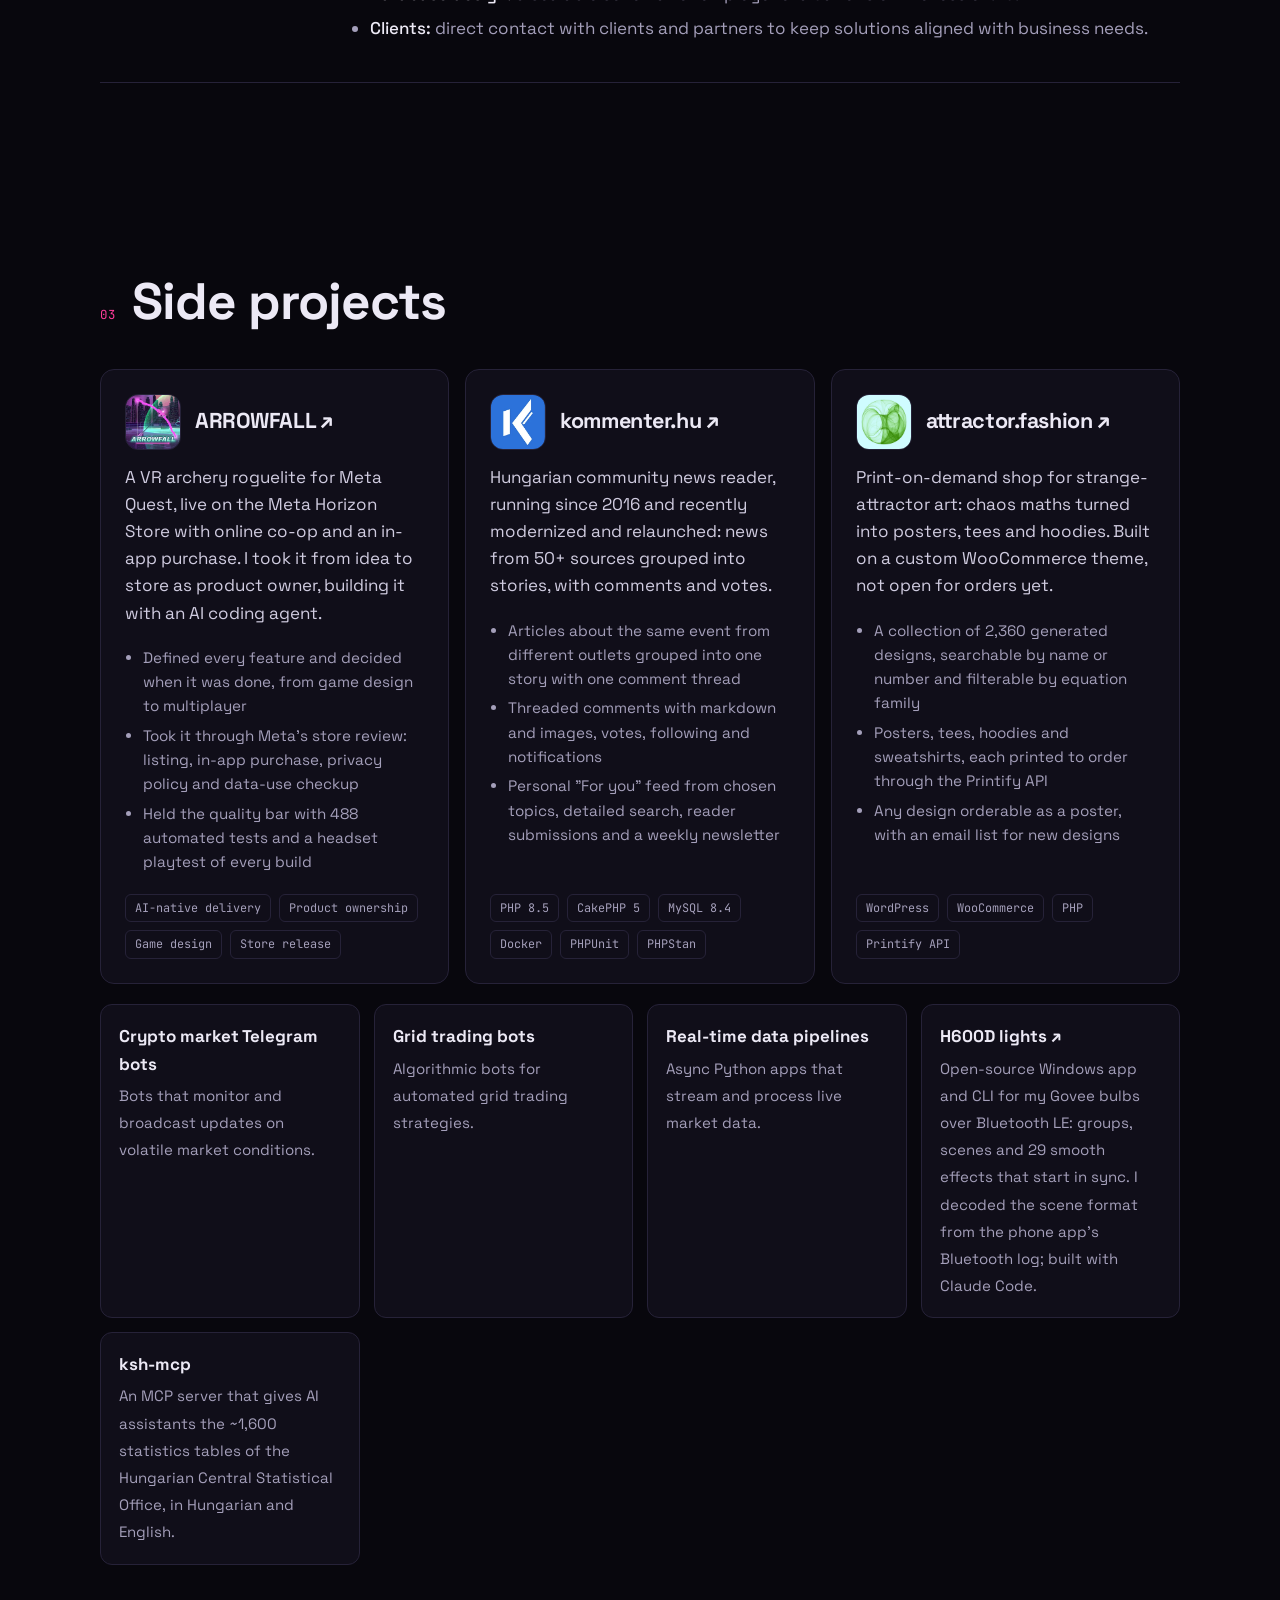
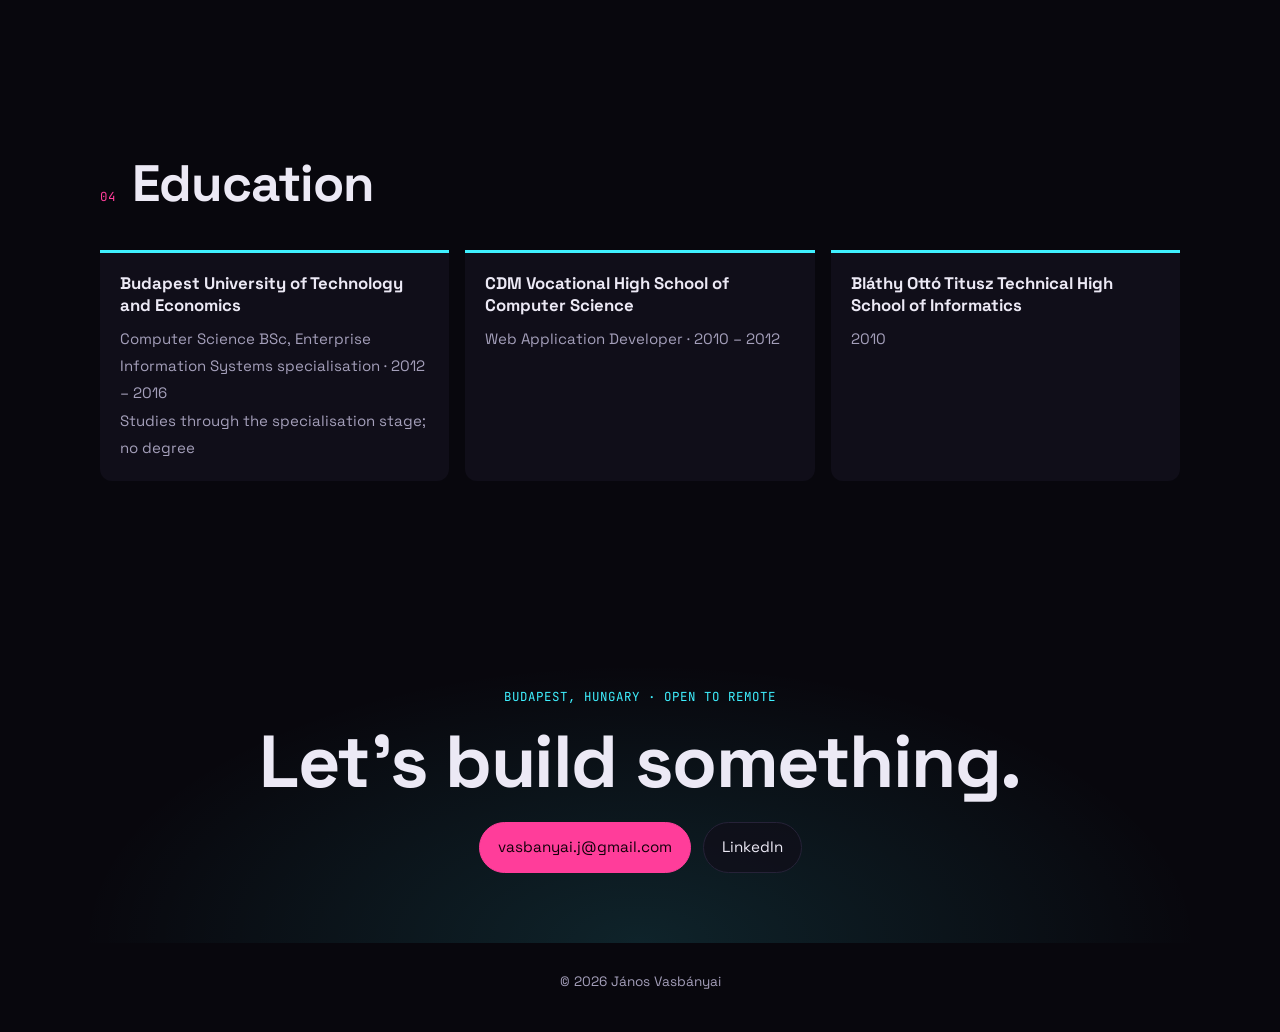
==== commit 7e497eee: "Replace the Telegram bulbs card with H600D lights (open source) Co-Authored-By: Claude Opus 5.5 <nor" ====
--- a/index.html
+++ b/index.html
@@ -116,6 +116,8 @@
 .side div{background:var(--bg2);border:1px solid var(--line);border-radius:12px;padding:18px}
 .side b{display:block;margin-bottom:4px}
 .side span{color:var(--mute);font-size:.94rem}
+.side b a{text-decoration:none}
+.side b a:hover{color:var(--cyan)}
 
 /* toolbox chips */
 .skills{display:grid;grid-template-columns:repeat(auto-fill,minmax(250px,1fr));gap:30px}
@@ -307,7 +309,7 @@
       <div><b>Crypto market Telegram bots</b><span>Bots that monitor and broadcast updates on volatile market conditions.</span></div>
       <div><b>Grid trading bots</b><span>Algorithmic bots for automated grid trading strategies.</span></div>
       <div><b>Real-time data pipelines</b><span>Async Python apps that stream and process live market data.</span></div>
-      <div><b>Smart bulbs over Telegram</b><span>A Python tool that sets my Govee bulbs' colour, brightness and scenes from a Telegram chat; the Bluetooth LE commands were worked out with Google's Antigravity.</span></div>
+      <div><b><a href="https://github.com/johann123/h600d-lights">H600D lights ↗</a></b><span>Open-source Windows app and CLI for my Govee bulbs over Bluetooth LE: groups, scenes and 29 smooth effects that start in sync. I decoded the scene format from the phone app's Bluetooth log; built with Claude Code.</span></div>
       <div><b>ksh-mcp</b><span>An MCP server that gives AI assistants the ~1,600 statistics tables of the Hungarian Central Statistical Office, in Hungarian and English.</span></div>
     </div>
   </div>
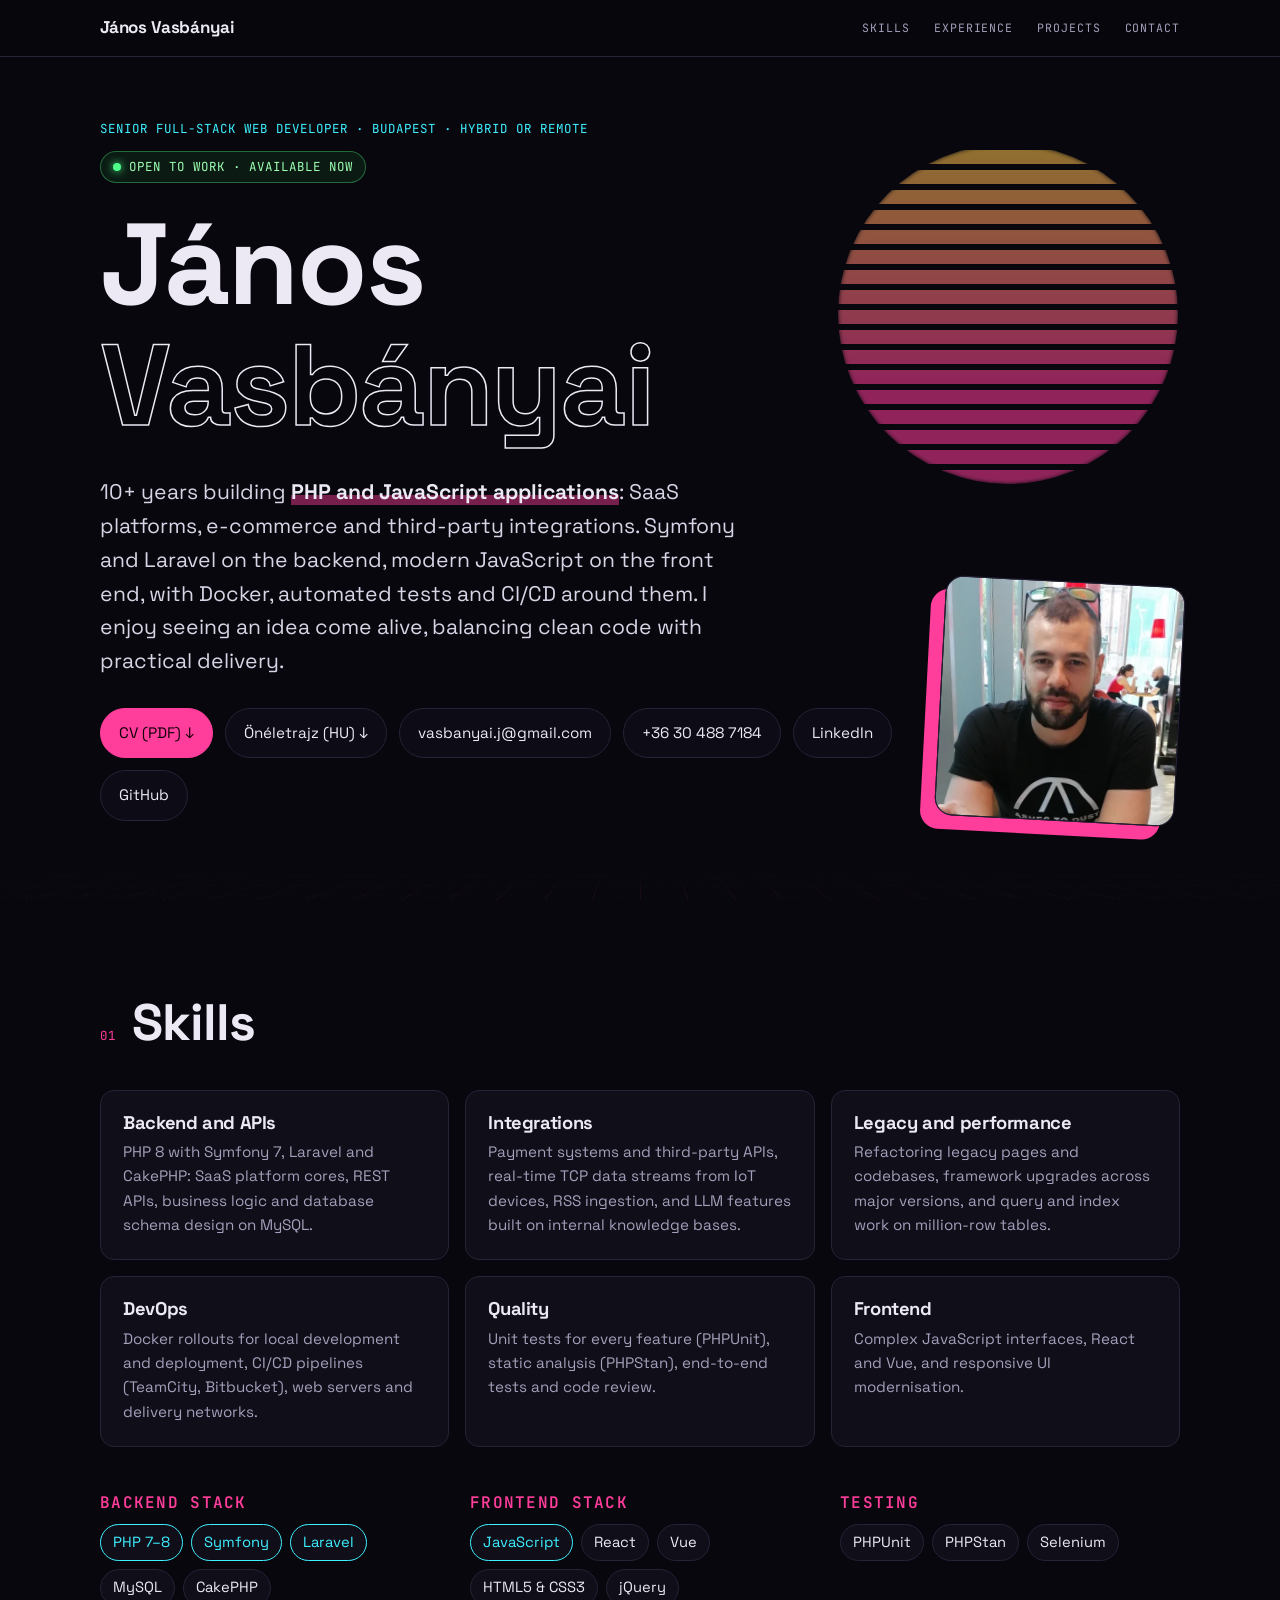
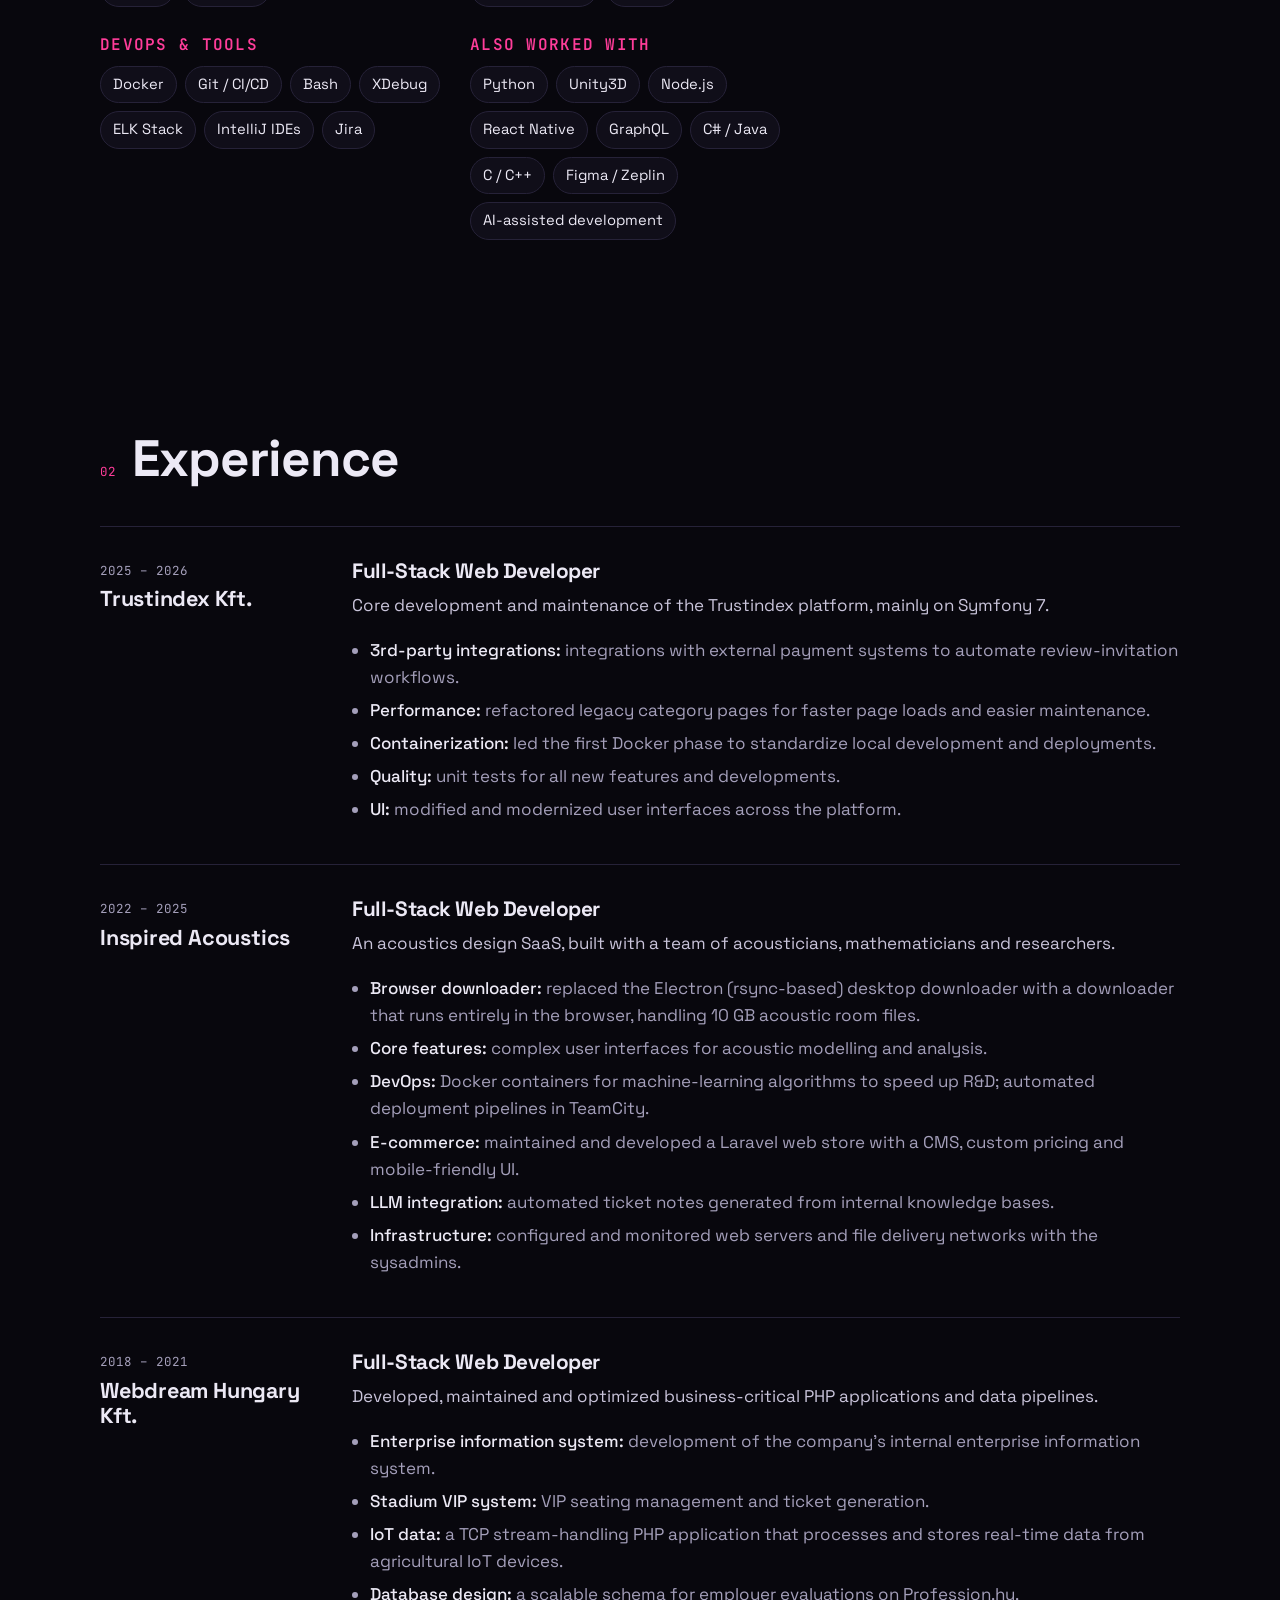
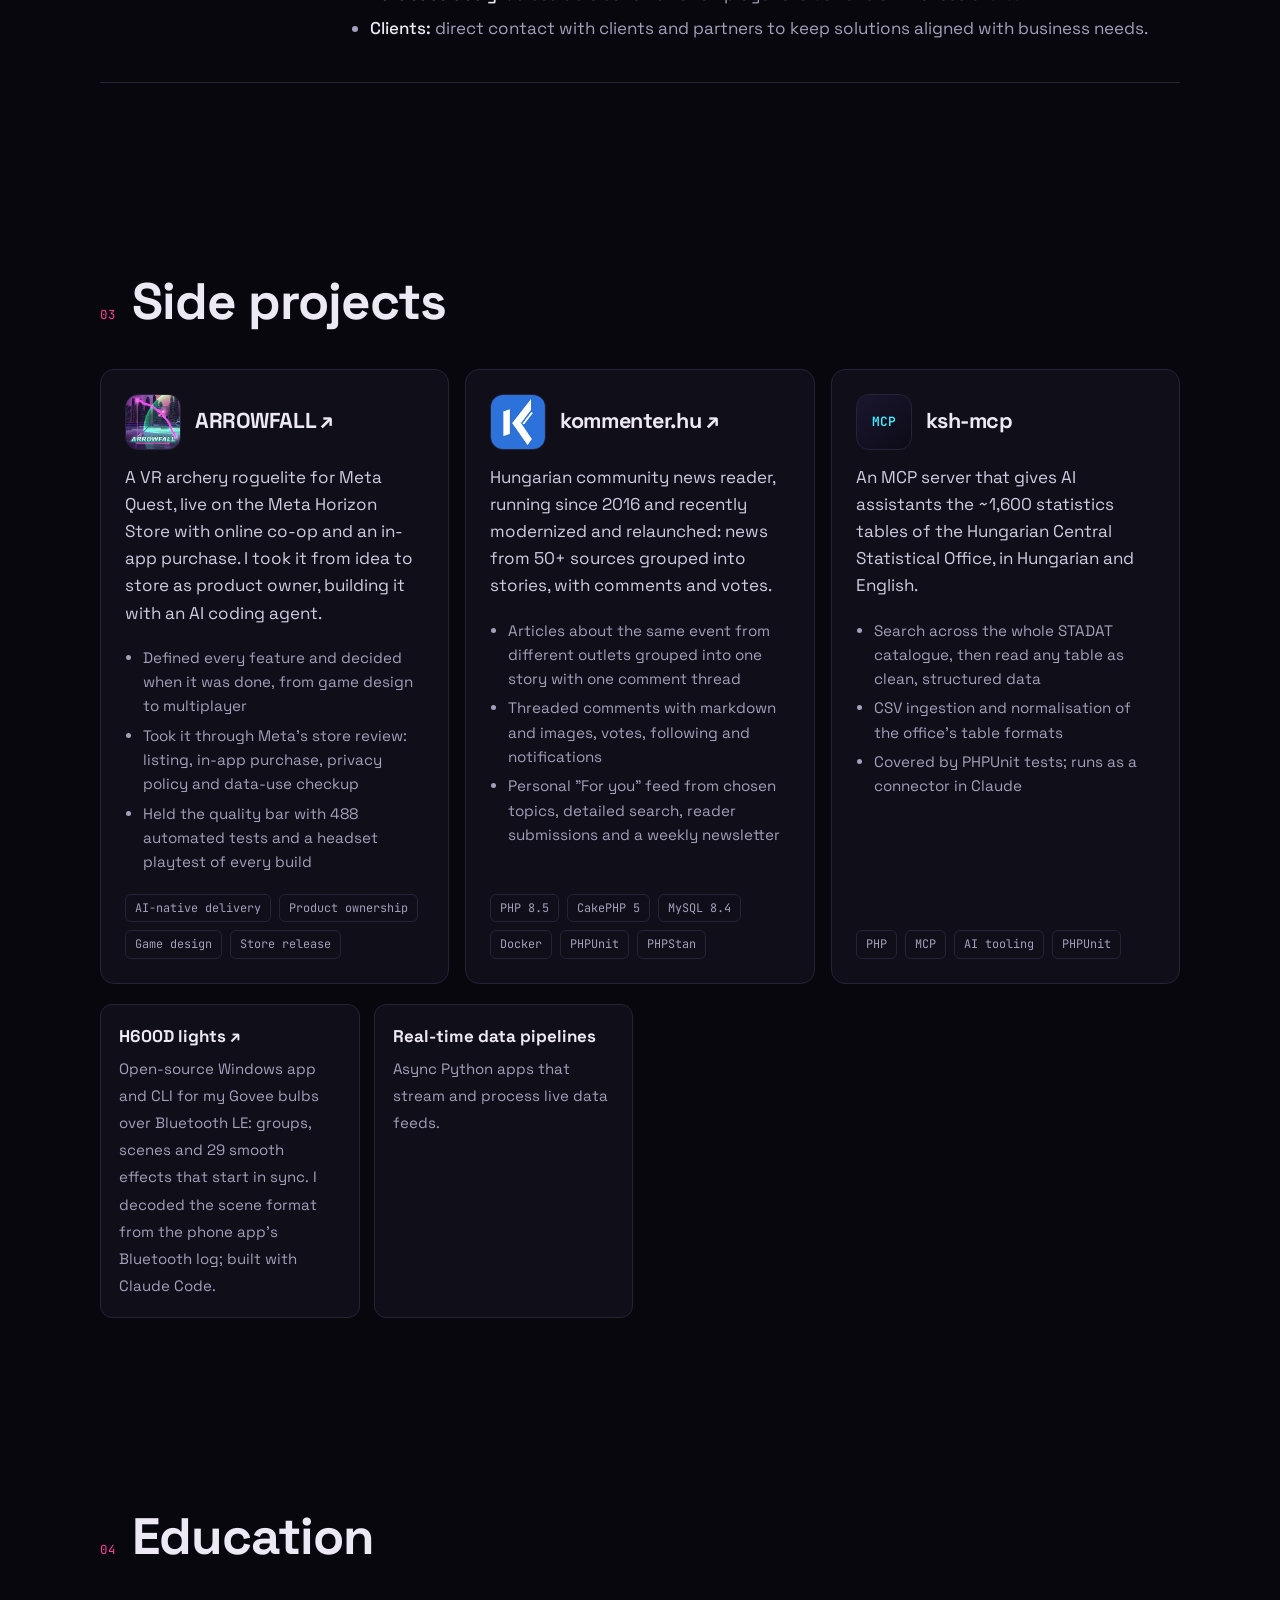
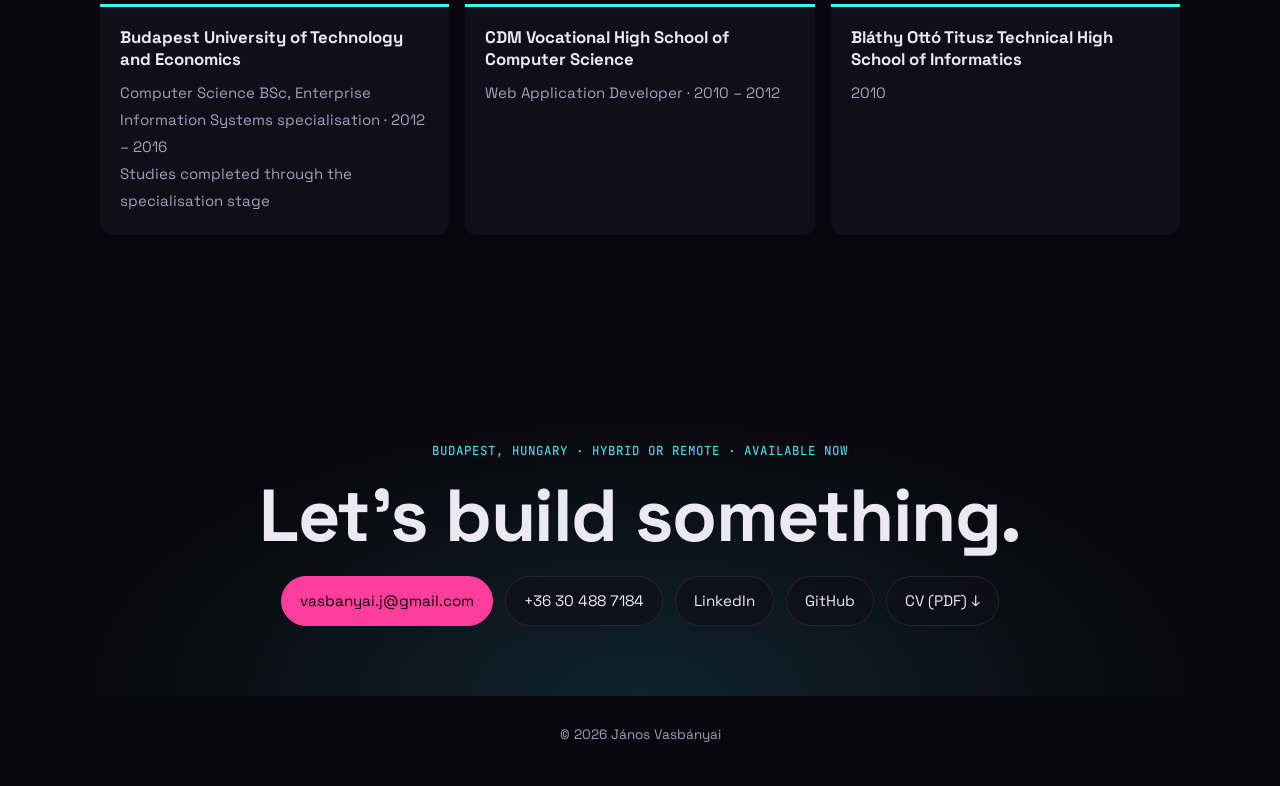
==== commit b51f77c4: "Open to work: CV downloads (EN/HU), phone and GitHub links, trim side projects - Add availability ba" ====
--- a/index.html
+++ b/index.html
@@ -4,7 +4,7 @@
 <meta charset="utf-8">
 <meta name="viewport" content="width=device-width, initial-scale=1">
 <title>János Vasbányai — Full-Stack Developer</title>
-<meta name="description" content="János Vasbányai, senior full-stack web developer in Budapest. 10+ years of PHP and JavaScript: SaaS platforms, e-commerce and integrations.">
+<meta name="description" content="János Vasbányai, senior full-stack PHP developer in Budapest, open to work. 10+ years of PHP and JavaScript: Symfony, Laravel, SaaS platforms, e-commerce and integrations.">
 <meta property="og:title" content="János Vasbányai — Full-Stack Developer">
 <meta property="og:description" content="10+ years of PHP and JavaScript: SaaS platforms, e-commerce and integrations.">
 <meta property="og:image" content="https://johann123.github.io/img/af-horde.webp">
@@ -54,7 +54,10 @@
   background:linear-gradient(var(--gold),var(--pink) 70%);
   -webkit-mask:repeating-linear-gradient(0deg,#000 0 14px,transparent 14px 20px);mask:repeating-linear-gradient(0deg,#000 0 14px,transparent 14px 20px)}
 .hero-in{display:grid;grid-template-columns:1fr 240px;gap:48px;align-items:end}
-.kicker{color:var(--cyan);margin-bottom:22px}
+.kicker{color:var(--cyan);margin-bottom:12px}
+.avail{display:inline-flex;align-items:center;gap:8px;color:#9dffb0;border:1px solid rgba(80,255,130,.35);background:rgba(40,200,90,.1);border-radius:999px;padding:5px 12px;margin-bottom:22px}
+.avail i{width:8px;height:8px;border-radius:50%;background:#4dff88;box-shadow:0 0 8px #4dff88}
+.proj-head .ico{width:56px;height:56px;flex:none;border-radius:13px;border:1px solid var(--line);display:grid;place-items:center;font:600 .8rem var(--mono);color:var(--cyan);background:linear-gradient(135deg,#1a1630,#0d0b16)}
 .hero h1{font-size:clamp(3rem,9vw,7.4rem)}
 .hero h1 span{display:block;color:transparent;-webkit-text-stroke:1.5px var(--text)}
 .lede{max-width:640px;font-size:clamp(1.08rem,2.2vw,1.32rem);color:#d8d4e6;margin:28px 0 30px}
@@ -145,7 +148,7 @@
 @media print{
   @page{margin:14mm}
   body{background:#fff;color:#000;font-size:10.5pt;line-height:1.45}
-  .nav,.grid,.sun,.proj-head img,.btns,.contact .btns,footer,.me{display:none!important}
+  .nav,.grid,.sun,.proj-head img,.proj-head .ico,.avail,.btns,.contact .btns,footer,.me{display:none!important}
   section,.hero,.contact{padding:14px 0!important;min-height:0!important;background:none!important}
   .hero h1 span{color:#000;-webkit-text-stroke:0}
   .hero h1{font-size:28pt}
@@ -177,15 +180,18 @@
   <div class="sun" aria-hidden="true"></div>
   <div class="wrap hero-in">
     <div>
-      <div class="mono kicker">Senior full-stack web developer · Budapest, Hungary / remote</div>
-      <h1>János<span>Vasbányai</span></h1>
-      <p class="print-only">vasbanyai.j@gmail.com · linkedin.com/in/janos-vasbanyai-20558256 · johann123.github.io</p>
+      <div class="mono kicker">Senior full-stack web developer · Budapest · hybrid or remote</div>
+      <div class="avail mono"><i></i>Open to work · available now</div>
+      <h1>János <span>Vasbányai</span></h1>
+      <p class="print-only">+36 30 488 7184 · vasbanyai.j@gmail.com · github.com/johann123 · linkedin.com/in/janos-vasbanyai-20558256 · johann123.github.io</p>
       <p class="lede">10+ years building <strong>PHP and JavaScript applications</strong>: SaaS platforms, e-commerce and third-party integrations. Symfony and Laravel on the backend, modern JavaScript on the front end, with Docker, automated tests and CI/CD around them. I enjoy seeing an idea come alive, balancing clean code with practical delivery.</p>
       <div class="btns">
-        <a class="btn main" href="#skills">Skills ↓</a>
+        <a class="btn main" href="cv/Vasbanyai_Janos_CV_EN.pdf" download>CV (PDF) ↓</a>
+        <a class="btn" href="cv/Vasbanyai_Janos_oneletrajz_HU.pdf" download>Önéletrajz (HU) ↓</a>
         <a class="btn" href="mailto:vasbanyai.j@gmail.com">vasbanyai.j@gmail.com</a>
+        <a class="btn" href="tel:+36304887184">+36 30 488 7184</a>
         <a class="btn" href="https://www.linkedin.com/in/janos-vasbanyai-20558256">LinkedIn</a>
-        <button class="btn" type="button" onclick="window.print()">Print / PDF</button>
+        <a class="btn" href="https://github.com/johann123">GitHub</a>
       </div>
     </div>
     <img class="me" src="img/me.webp" width="240" height="240" alt="János Vasbányai">
@@ -206,11 +212,11 @@
       <div><h3>Frontend</h3><p>Complex JavaScript interfaces, React and Vue, and responsive UI modernisation.</p></div>
     </div>
     <div class="skills">
-      <div><h3>Backend</h3><div class="chips"><span class="chip hot">PHP 7–8</span><span class="chip hot">Symfony</span><span class="chip hot">Laravel</span><span class="chip">MySQL</span><span class="chip">CakePHP</span></div></div>
-      <div><h3>Frontend</h3><div class="chips"><span class="chip hot">JavaScript</span><span class="chip">React</span><span class="chip">Vue</span><span class="chip">HTML5 &amp; CSS3</span><span class="chip">jQuery</span></div></div>
+      <div><h3>Backend stack</h3><div class="chips"><span class="chip hot">PHP 7–8</span><span class="chip hot">Symfony</span><span class="chip hot">Laravel</span><span class="chip">MySQL</span><span class="chip">CakePHP</span></div></div>
+      <div><h3>Frontend stack</h3><div class="chips"><span class="chip hot">JavaScript</span><span class="chip">React</span><span class="chip">Vue</span><span class="chip">HTML5 &amp; CSS3</span><span class="chip">jQuery</span></div></div>
       <div><h3>Testing</h3><div class="chips"><span class="chip">PHPUnit</span><span class="chip">PHPStan</span><span class="chip">Selenium</span></div></div>
       <div><h3>DevOps &amp; tools</h3><div class="chips"><span class="chip">Docker</span><span class="chip">Git / CI/CD</span><span class="chip">Bash</span><span class="chip">XDebug</span><span class="chip">ELK Stack</span><span class="chip">IntelliJ IDEs</span><span class="chip">Jira</span></div></div>
-      <div><h3>Also</h3><div class="chips"><span class="chip">Python</span><span class="chip">Unity3D</span><span class="chip">Node.js</span><span class="chip">React Native</span><span class="chip">GraphQL</span><span class="chip">C# / Java</span><span class="chip">C / C++</span><span class="chip">Figma / Zeplin</span><span class="chip">AI-assisted development</span></div></div>
+      <div><h3>Also worked with</h3><div class="chips"><span class="chip">Python</span><span class="chip">Unity3D</span><span class="chip">Node.js</span><span class="chip">React Native</span><span class="chip">GraphQL</span><span class="chip">C# / Java</span><span class="chip">C / C++</span><span class="chip">Figma / Zeplin</span><span class="chip">AI-assisted development</span></div></div>
     </div>
   </div>
 </section>
@@ -272,7 +278,7 @@
     <div class="head"><span class="mono num">03</span><h2>Side projects</h2></div>
     <div class="projects">
       <div class="proj">
-        <div class="proj-head"><img src="img/af-cover.webp" loading="lazy" width="56" height="56" alt="">
+        <div class="proj-head"><img src="img/af-cover.webp" loading="lazy" width="56" height="56" alt="ARROWFALL cover art">
         <h3><a href="https://www.meta.com/en-gb/experiences/arrowfall/1726931115696976">ARROWFALL ↗</a></h3></div>
         <p class="what">A VR archery roguelite for Meta Quest, live on the Meta Horizon Store with online co-op and an in-app purchase. I took it from idea to store as product owner, building it with an AI coding agent.</p>
         <ul>
@@ -283,7 +289,7 @@
         <div class="tags"><span class="tag">AI-native delivery</span><span class="tag">Product ownership</span><span class="tag">Game design</span><span class="tag">Store release</span></div>
       </div>
       <div class="proj">
-        <div class="proj-head"><img src="img/kt-icon.webp" loading="lazy" width="56" height="56" alt="">
+        <div class="proj-head"><img src="img/kt-icon.webp" loading="lazy" width="56" height="56" alt="kommenter.hu logo">
         <h3><a href="https://kommenter.hu/">kommenter.hu ↗</a></h3></div>
         <p class="what">Hungarian community news reader, running since 2016 and recently modernized and relaunched: news from 50+ sources grouped into stories, with comments and votes.</p>
         <ul>
@@ -294,23 +300,20 @@
         <div class="tags"><span class="tag">PHP 8.5</span><span class="tag">CakePHP 5</span><span class="tag">MySQL 8.4</span><span class="tag">Docker</span><span class="tag">PHPUnit</span><span class="tag">PHPStan</span></div>
       </div>
       <div class="proj">
-        <div class="proj-head"><img src="img/at-1401.webp" loading="lazy" width="56" height="56" alt="">
-        <h3><a href="https://attractor.fashion/">attractor.fashion ↗</a></h3></div>
-        <p class="what">Print-on-demand shop for strange-attractor art: chaos maths turned into posters, tees and hoodies. Built on a custom WooCommerce theme, not open for orders yet.</p>
+        <div class="proj-head"><div class="ico" aria-hidden="true">MCP</div>
+        <h3>ksh-mcp</h3></div>
+        <p class="what">An MCP server that gives AI assistants the ~1,600 statistics tables of the Hungarian Central Statistical Office, in Hungarian and English.</p>
         <ul>
-          <li>A collection of 2,360 generated designs, searchable by name or number and filterable by equation family</li>
-          <li>Posters, tees, hoodies and sweatshirts, each printed to order through the Printify API</li>
-          <li>Any design orderable as a poster, with an email list for new designs</li>
+          <li>Search across the whole STADAT catalogue, then read any table as clean, structured data</li>
+          <li>CSV ingestion and normalisation of the office's table formats</li>
+          <li>Covered by PHPUnit tests; runs as a connector in Claude</li>
         </ul>
-        <div class="tags"><span class="tag">WordPress</span><span class="tag">WooCommerce</span><span class="tag">PHP</span><span class="tag">Printify API</span></div>
+        <div class="tags"><span class="tag">PHP</span><span class="tag">MCP</span><span class="tag">AI tooling</span><span class="tag">PHPUnit</span></div>
       </div>
     </div>
     <div class="side">
-      <div><b>Crypto market Telegram bots</b><span>Bots that monitor and broadcast updates on volatile market conditions.</span></div>
-      <div><b>Grid trading bots</b><span>Algorithmic bots for automated grid trading strategies.</span></div>
-      <div><b>Real-time data pipelines</b><span>Async Python apps that stream and process live market data.</span></div>
       <div><b><a href="https://github.com/johann123/h600d-lights">H600D lights ↗</a></b><span>Open-source Windows app and CLI for my Govee bulbs over Bluetooth LE: groups, scenes and 29 smooth effects that start in sync. I decoded the scene format from the phone app's Bluetooth log; built with Claude Code.</span></div>
-      <div><b>ksh-mcp</b><span>An MCP server that gives AI assistants the ~1,600 statistics tables of the Hungarian Central Statistical Office, in Hungarian and English.</span></div>
+      <div><b>Real-time data pipelines</b><span>Async Python apps that stream and process live data feeds.</span></div>
     </div>
   </div>
 </section>
@@ -319,7 +322,7 @@
   <div class="wrap">
     <div class="head"><span class="mono num">04</span><h2>Education</h2></div>
     <div class="edu">
-      <div><b>Budapest University of Technology and Economics</b><span>Computer Science BSc, Enterprise Information Systems specialisation · 2012 – 2016<br>Studies through the specialisation stage; no degree</span></div>
+      <div><b>Budapest University of Technology and Economics</b><span>Computer Science BSc, Enterprise Information Systems specialisation · 2012 – 2016<br>Studies completed through the specialisation stage</span></div>
       <div><b>CDM Vocational High School of Computer Science</b><span>Web Application Developer · 2010 – 2012</span></div>
       <div><b>Bláthy Ottó Titusz Technical High School of Informatics</b><span>2010</span></div>
     </div>
@@ -330,11 +333,14 @@
 
 <section class="contact" id="contact">
   <div class="wrap">
-    <div class="mono" style="color:var(--cyan);margin-bottom:16px">Budapest, Hungary · open to remote</div>
+    <div class="mono" style="color:var(--cyan);margin-bottom:16px">Budapest, Hungary · hybrid or remote · available now</div>
     <h2>Let's build something.</h2>
     <div class="btns">
       <a class="btn main" href="mailto:vasbanyai.j@gmail.com">vasbanyai.j@gmail.com</a>
+      <a class="btn" href="tel:+36304887184">+36 30 488 7184</a>
       <a class="btn" href="https://www.linkedin.com/in/janos-vasbanyai-20558256">LinkedIn</a>
+      <a class="btn" href="https://github.com/johann123">GitHub</a>
+      <a class="btn" href="cv/Vasbanyai_Janos_CV_EN.pdf" download>CV (PDF) ↓</a>
     </div>
   </div>
 </section>
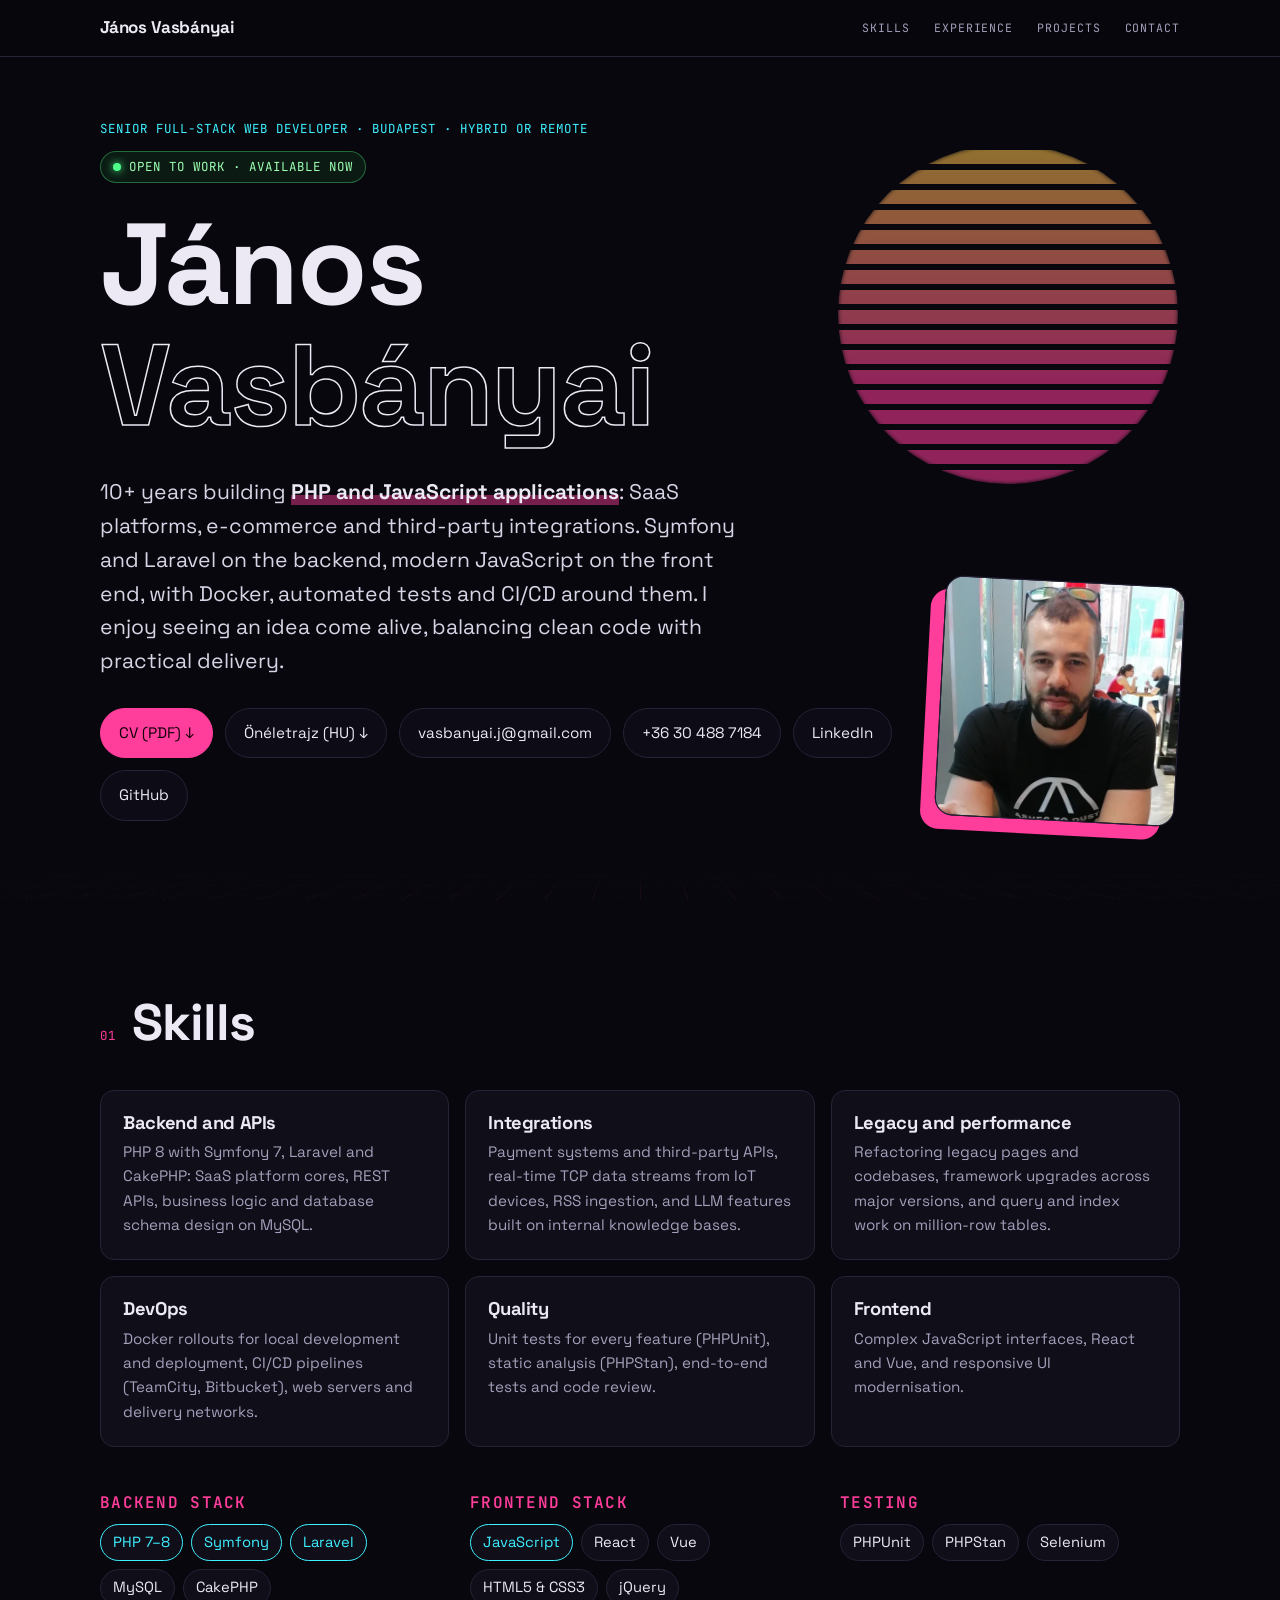
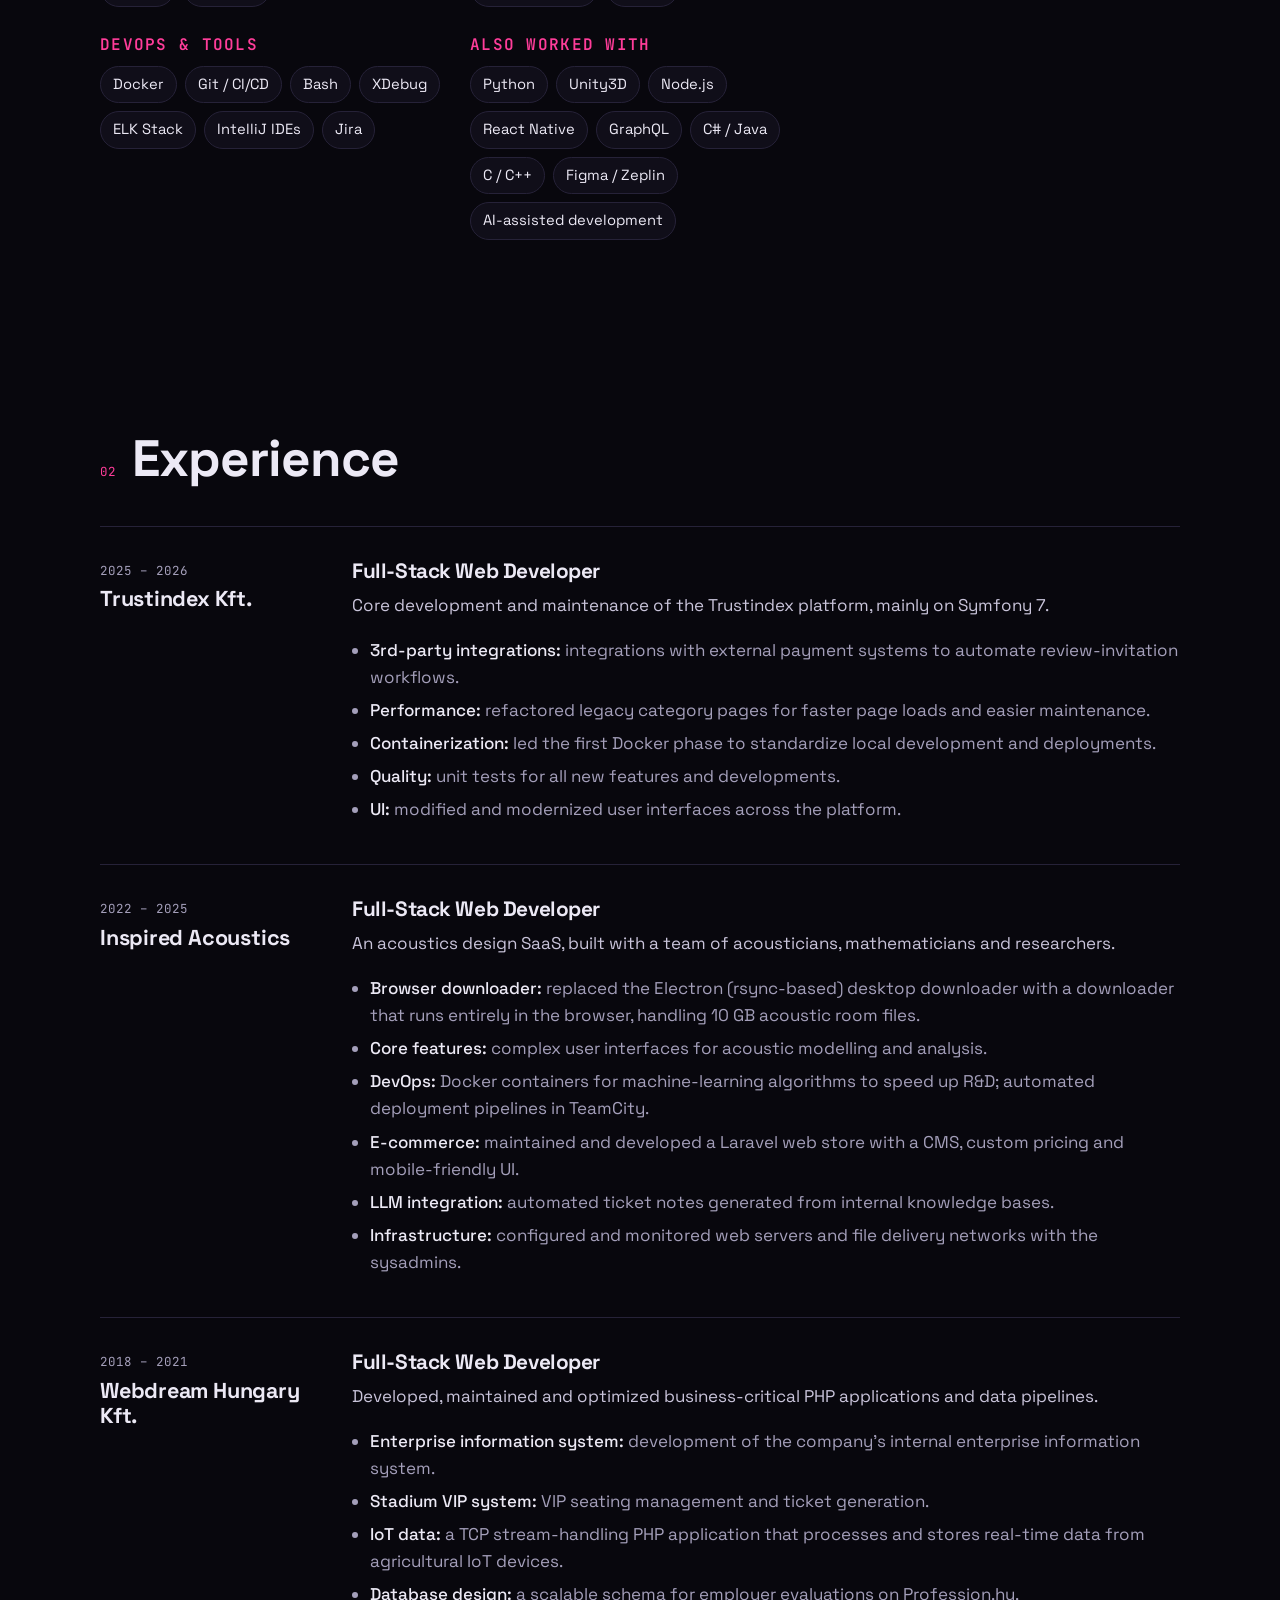
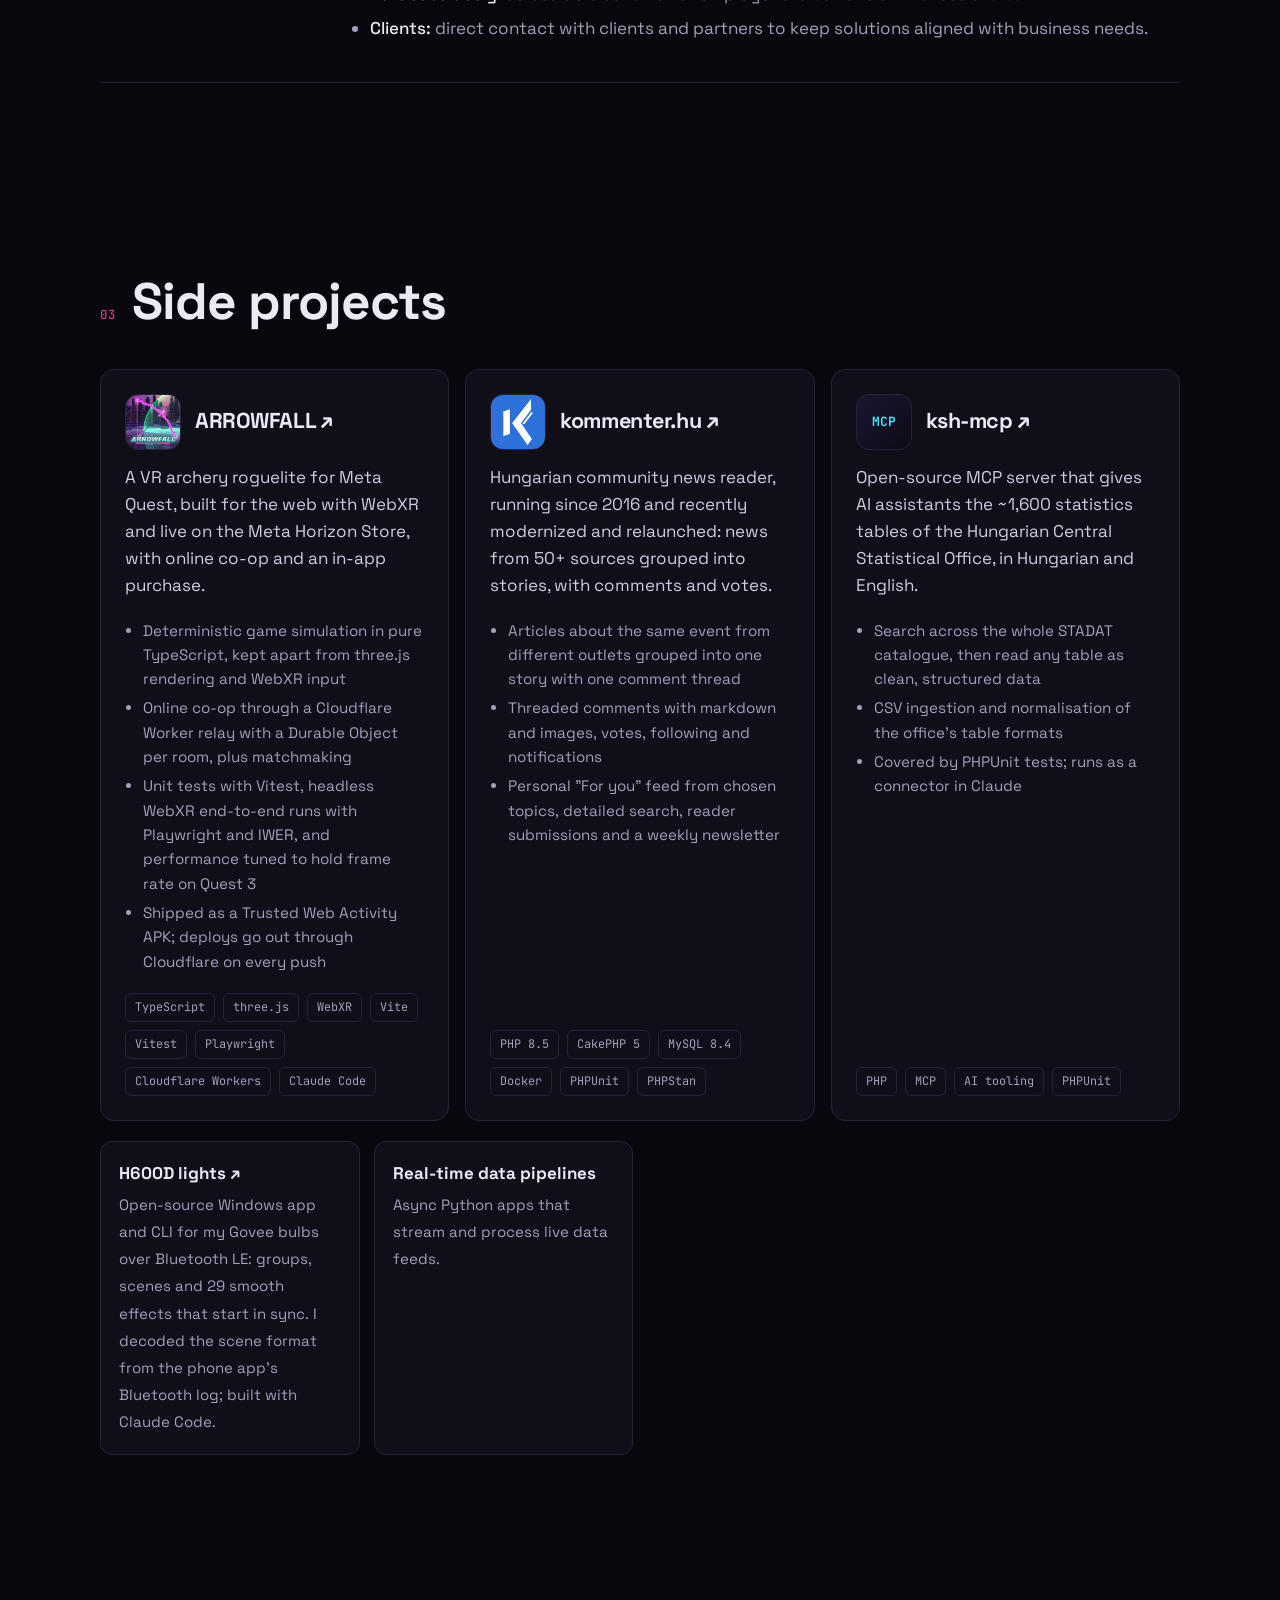
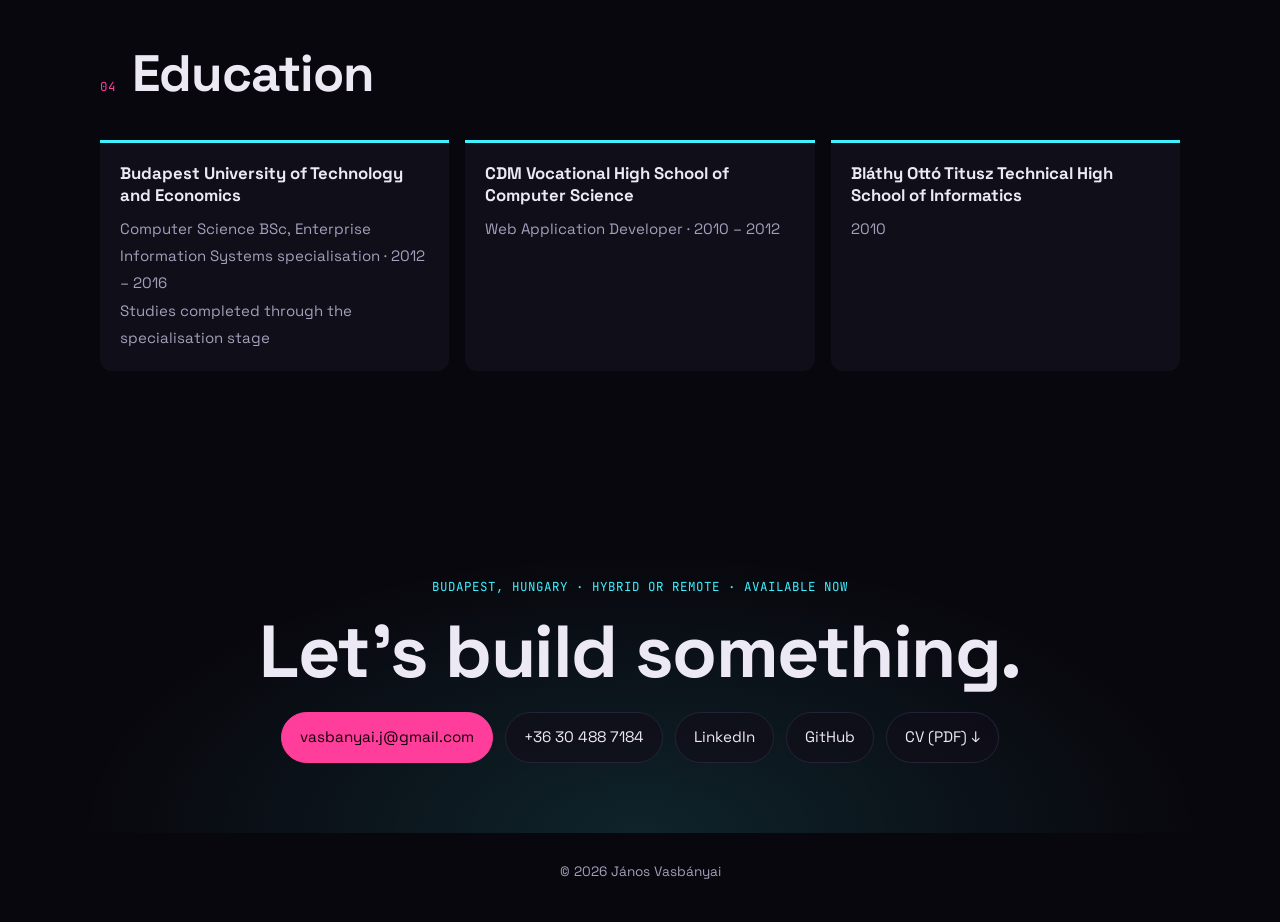
==== commit db53e8e5: "ARROWFALL card: lead with the tech stack; link open-source ksh-mcp Co-Authored-By: Claude Opus 5.5 <" ====
--- a/index.html
+++ b/index.html
@@ -280,13 +280,14 @@
       <div class="proj">
         <div class="proj-head"><img src="img/af-cover.webp" loading="lazy" width="56" height="56" alt="ARROWFALL cover art">
         <h3><a href="https://www.meta.com/en-gb/experiences/arrowfall/1726931115696976">ARROWFALL ↗</a></h3></div>
-        <p class="what">A VR archery roguelite for Meta Quest, live on the Meta Horizon Store with online co-op and an in-app purchase. I took it from idea to store as product owner, building it with an AI coding agent.</p>
+        <p class="what">A VR archery roguelite for Meta Quest, built for the web with WebXR and live on the Meta Horizon Store, with online co-op and an in-app purchase.</p>
         <ul>
-          <li>Defined every feature and decided when it was done, from game design to multiplayer</li>
-          <li>Took it through Meta's store review: listing, in-app purchase, privacy policy and data-use checkup</li>
-          <li>Held the quality bar with 488 automated tests and a headset playtest of every build</li>
+          <li>Deterministic game simulation in pure TypeScript, kept apart from three.js rendering and WebXR input</li>
+          <li>Online co-op through a Cloudflare Worker relay with a Durable Object per room, plus matchmaking</li>
+          <li>Unit tests with Vitest, headless WebXR end-to-end runs with Playwright and IWER, and performance tuned to hold frame rate on Quest 3</li>
+          <li>Shipped as a Trusted Web Activity APK; deploys go out through Cloudflare on every push</li>
         </ul>
-        <div class="tags"><span class="tag">AI-native delivery</span><span class="tag">Product ownership</span><span class="tag">Game design</span><span class="tag">Store release</span></div>
+        <div class="tags"><span class="tag">TypeScript</span><span class="tag">three.js</span><span class="tag">WebXR</span><span class="tag">Vite</span><span class="tag">Vitest</span><span class="tag">Playwright</span><span class="tag">Cloudflare Workers</span><span class="tag">Claude Code</span></div>
       </div>
       <div class="proj">
         <div class="proj-head"><img src="img/kt-icon.webp" loading="lazy" width="56" height="56" alt="kommenter.hu logo">
@@ -301,8 +302,8 @@
       </div>
       <div class="proj">
         <div class="proj-head"><div class="ico" aria-hidden="true">MCP</div>
-        <h3>ksh-mcp</h3></div>
-        <p class="what">An MCP server that gives AI assistants the ~1,600 statistics tables of the Hungarian Central Statistical Office, in Hungarian and English.</p>
+        <h3><a href="https://github.com/johann123/ksh-mcp">ksh-mcp ↗</a></h3></div>
+        <p class="what">Open-source MCP server that gives AI assistants the ~1,600 statistics tables of the Hungarian Central Statistical Office, in Hungarian and English.</p>
         <ul>
           <li>Search across the whole STADAT catalogue, then read any table as clean, structured data</li>
           <li>CSV ingestion and normalisation of the office's table formats</li>
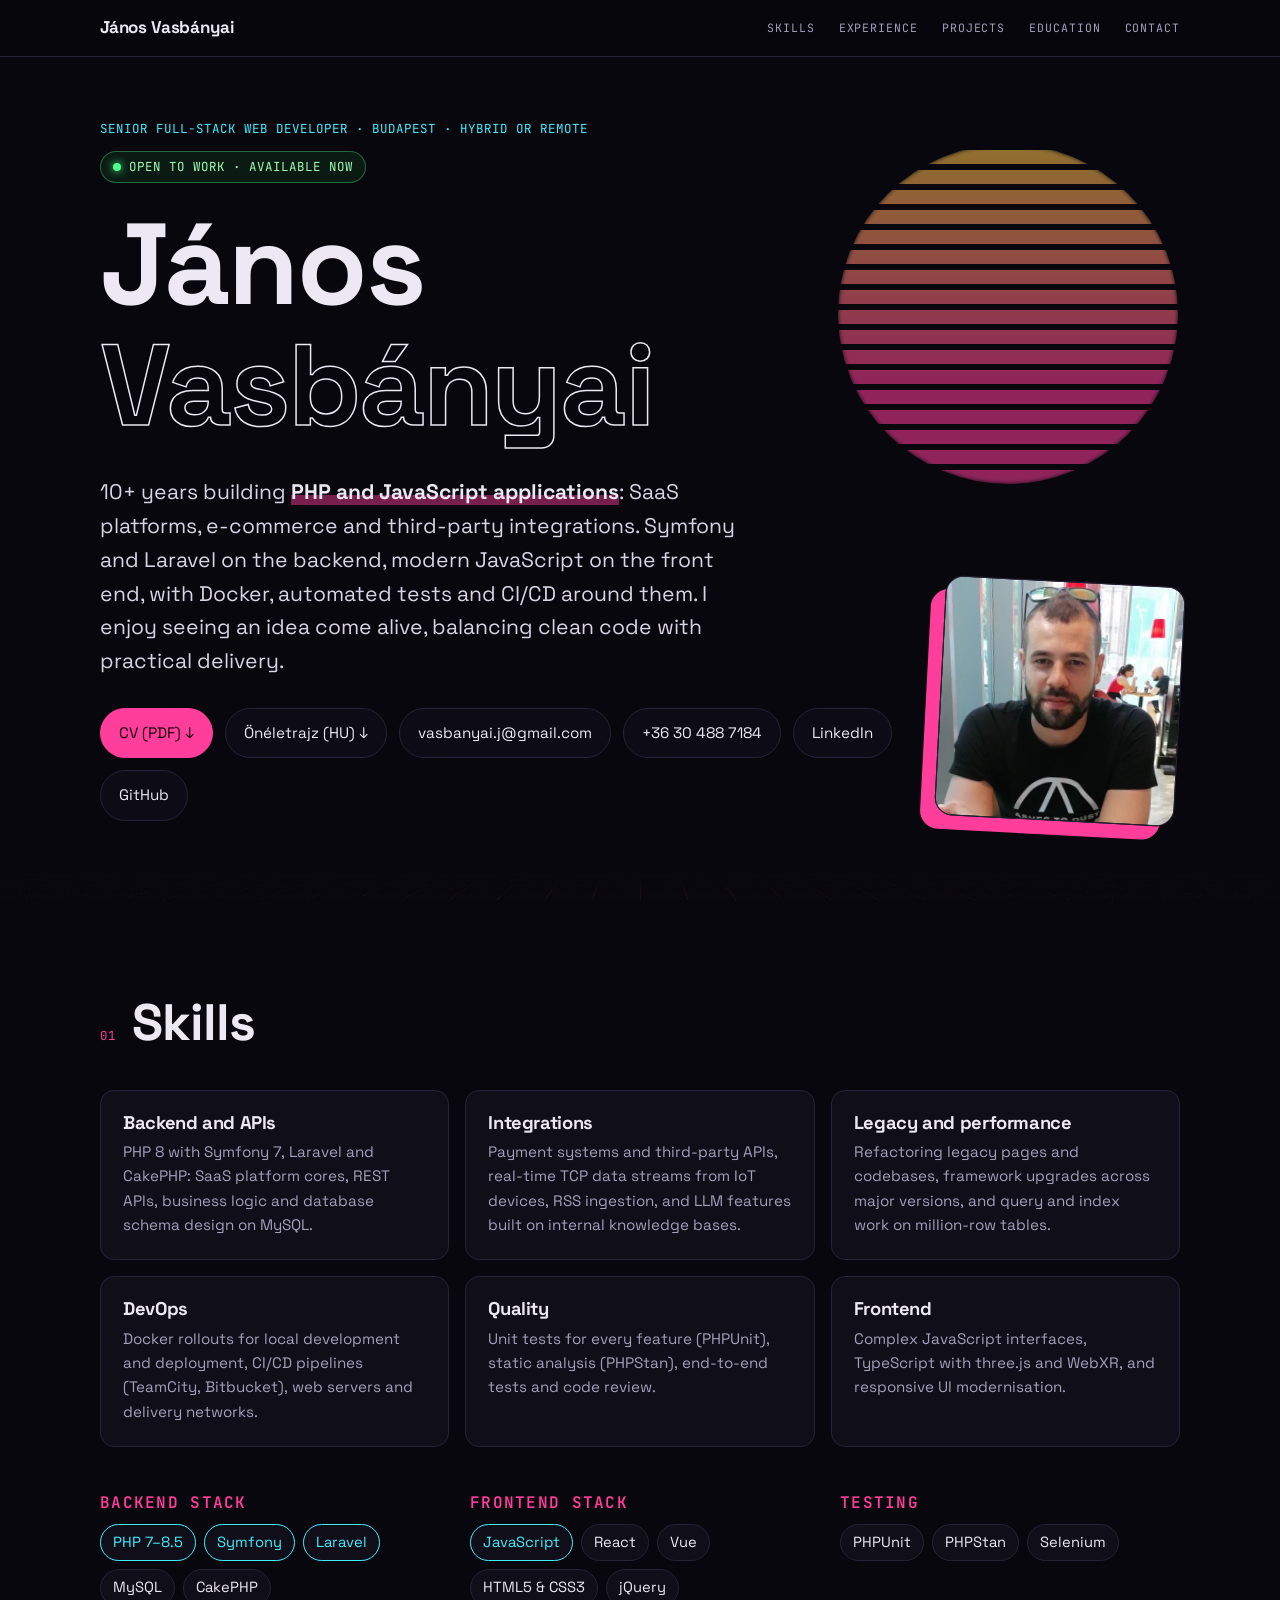
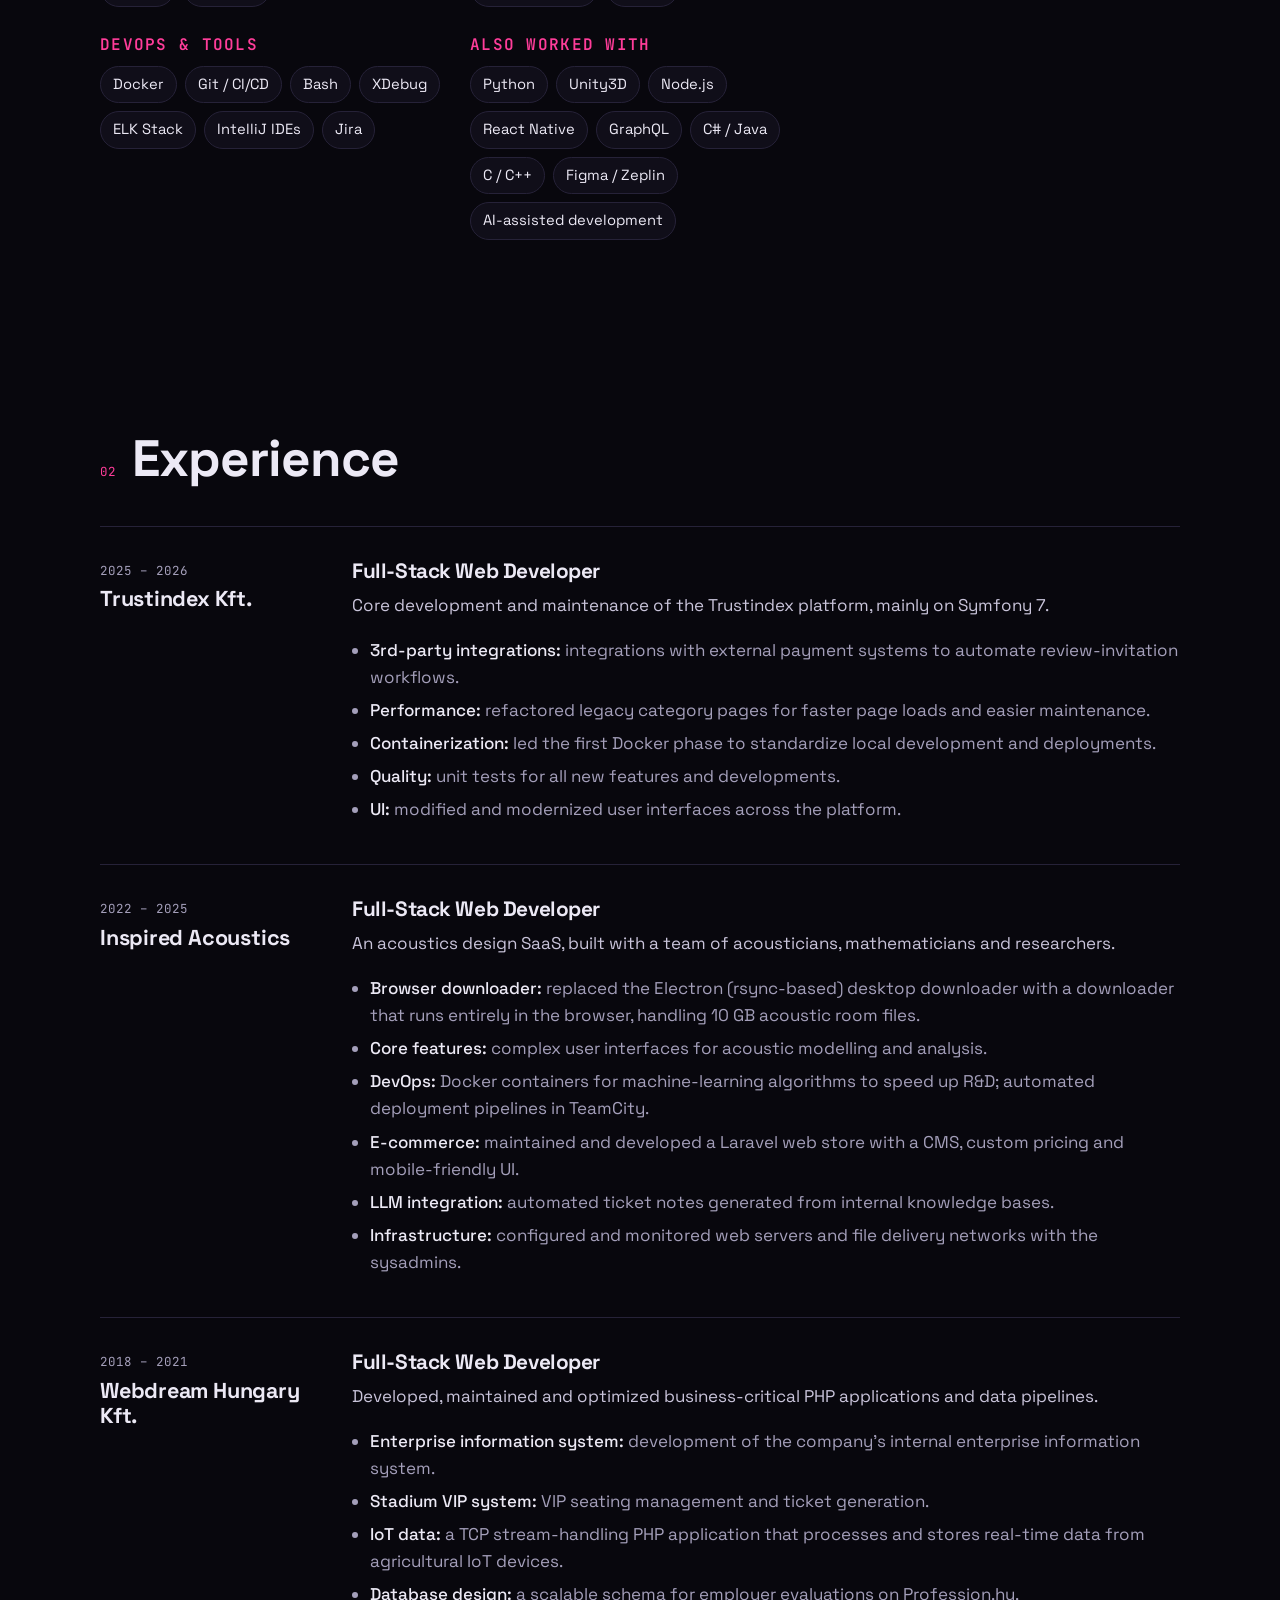
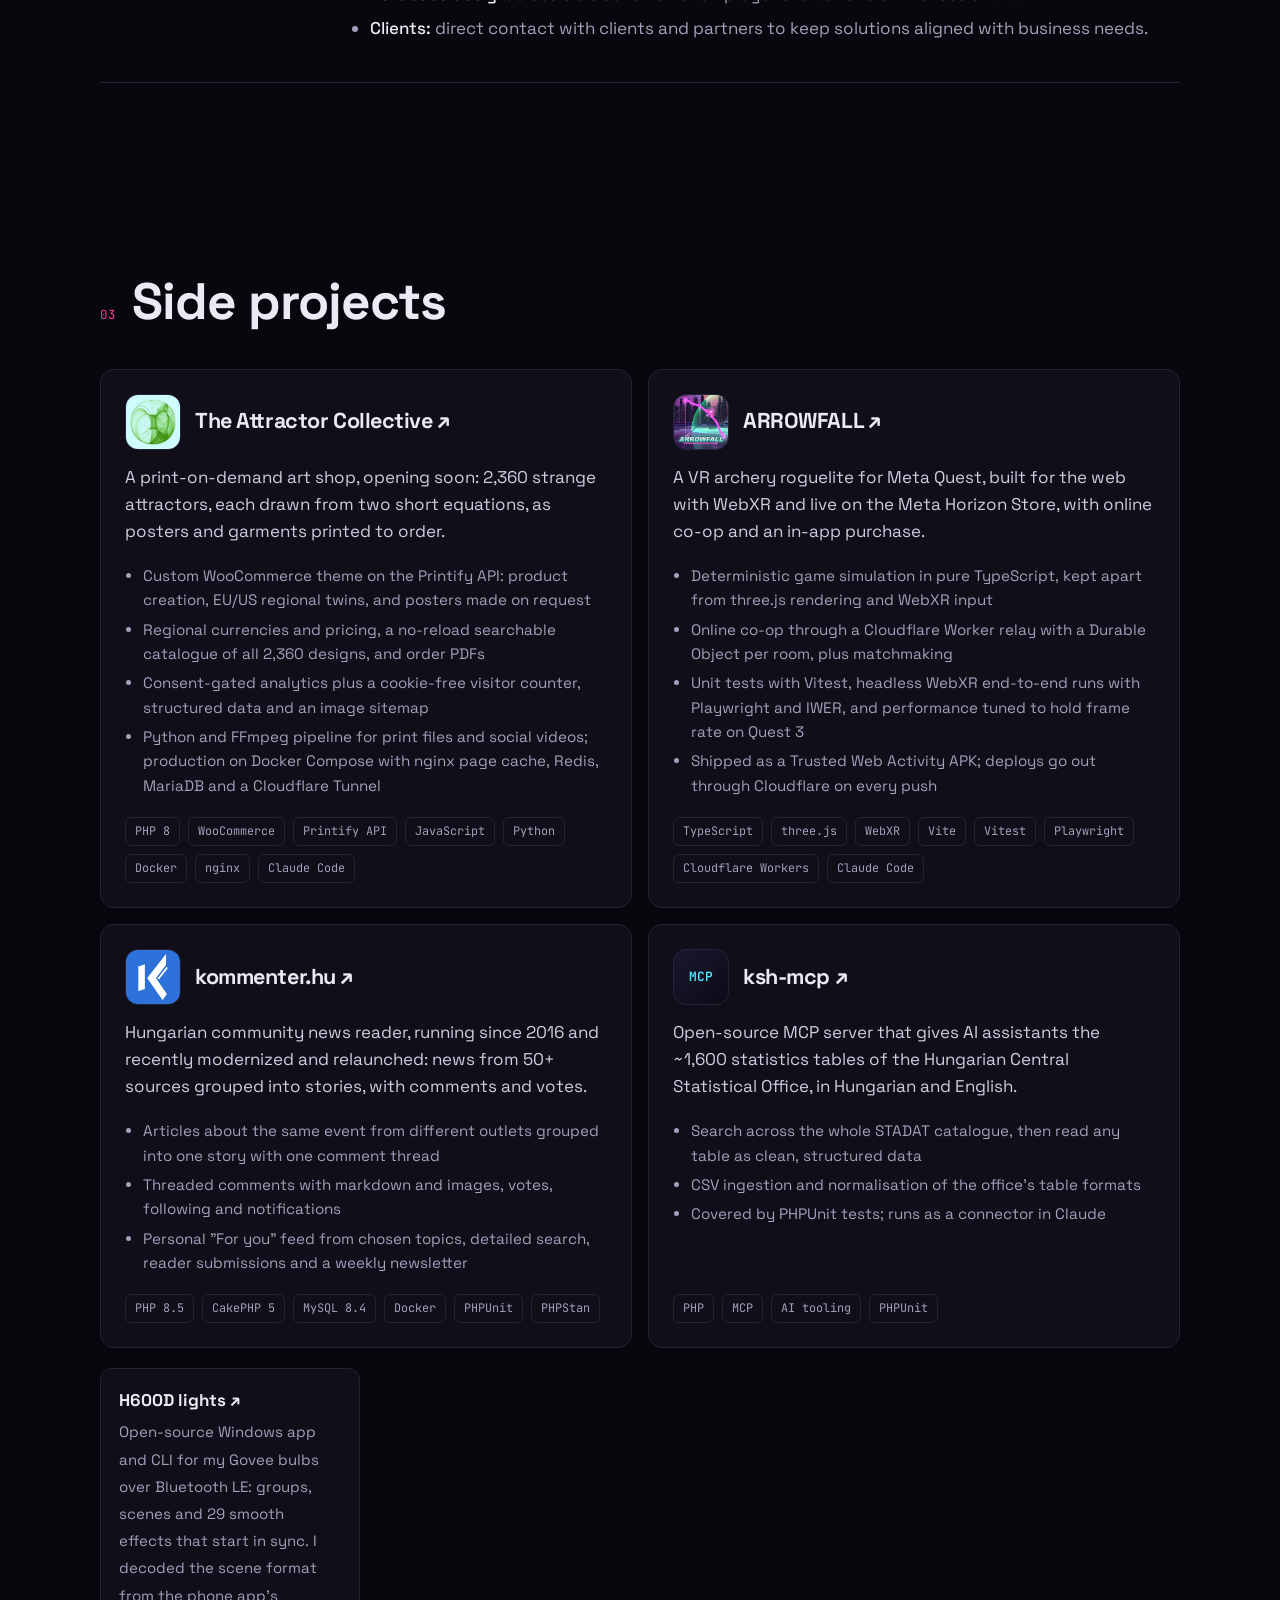
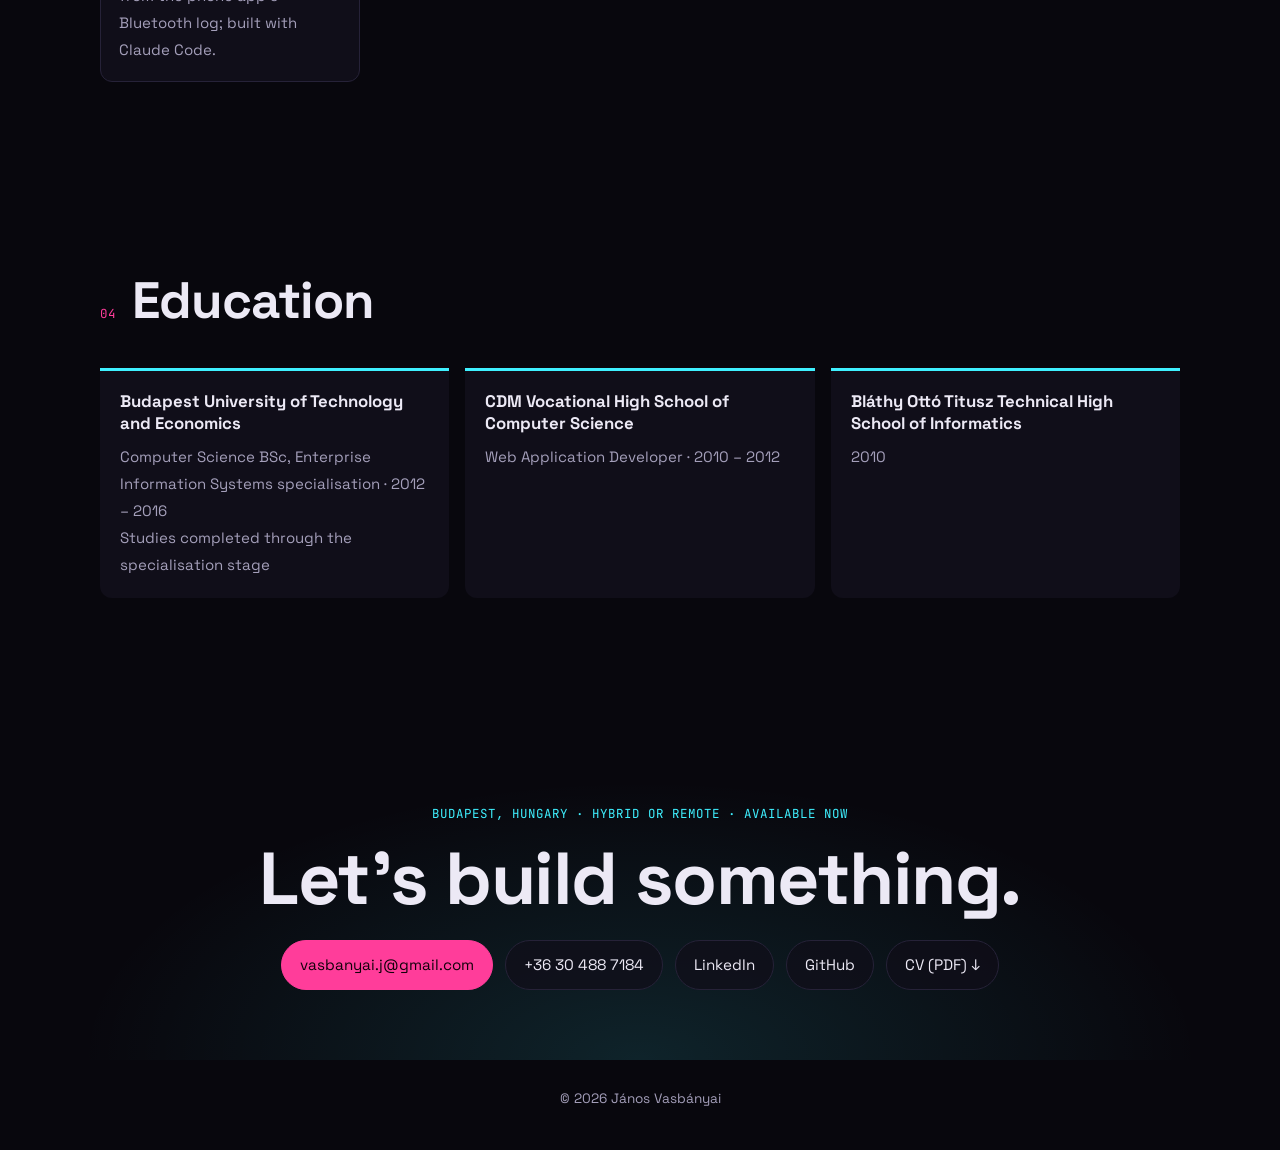
==== commit e56e84cf: "Side projects: The Attractor Collective back as the first card; cards two per row - Shop card: Print" ====
--- a/index.html
+++ b/index.html
@@ -89,7 +89,7 @@
 .focus p{color:var(--mute);font-size:.95rem;margin:0}
 
 /* side projects: short, skills first */
-.projects{display:grid;grid-template-columns:repeat(3,1fr);gap:16px}
+.projects{display:grid;grid-template-columns:repeat(2,1fr);gap:16px}
 @media (max-width:960px){.projects{grid-template-columns:1fr}}
 .proj{background:var(--bg2);border:1px solid var(--line);border-radius:14px;padding:24px;display:flex;flex-direction:column;gap:14px}
 .proj-head{display:flex;align-items:center;gap:14px}
@@ -171,6 +171,7 @@
     <a class="mono opt" href="#skills">Skills</a>
     <a class="mono opt" href="#experience">Experience</a>
     <a class="mono opt" href="#projects">Projects</a>
+    <a class="mono opt" href="#education">Education</a>
     <a class="mono" href="#contact">Contact</a>
   </div>
 </nav>
@@ -209,10 +210,10 @@
       <div><h3>Legacy and performance</h3><p>Refactoring legacy pages and codebases, framework upgrades across major versions, and query and index work on million-row tables.</p></div>
       <div><h3>DevOps</h3><p>Docker rollouts for local development and deployment, CI/CD pipelines (TeamCity, Bitbucket), web servers and delivery networks.</p></div>
       <div><h3>Quality</h3><p>Unit tests for every feature (PHPUnit), static analysis (PHPStan), end-to-end tests and code review.</p></div>
-      <div><h3>Frontend</h3><p>Complex JavaScript interfaces, React and Vue, and responsive UI modernisation.</p></div>
+      <div><h3>Frontend</h3><p>Complex JavaScript interfaces, TypeScript with three.js and WebXR, and responsive UI modernisation.</p></div>
     </div>
     <div class="skills">
-      <div><h3>Backend stack</h3><div class="chips"><span class="chip hot">PHP 7–8</span><span class="chip hot">Symfony</span><span class="chip hot">Laravel</span><span class="chip">MySQL</span><span class="chip">CakePHP</span></div></div>
+      <div><h3>Backend stack</h3><div class="chips"><span class="chip hot">PHP 7–8.5</span><span class="chip hot">Symfony</span><span class="chip hot">Laravel</span><span class="chip">MySQL</span><span class="chip">CakePHP</span></div></div>
       <div><h3>Frontend stack</h3><div class="chips"><span class="chip hot">JavaScript</span><span class="chip">React</span><span class="chip">Vue</span><span class="chip">HTML5 &amp; CSS3</span><span class="chip">jQuery</span></div></div>
       <div><h3>Testing</h3><div class="chips"><span class="chip">PHPUnit</span><span class="chip">PHPStan</span><span class="chip">Selenium</span></div></div>
       <div><h3>DevOps &amp; tools</h3><div class="chips"><span class="chip">Docker</span><span class="chip">Git / CI/CD</span><span class="chip">Bash</span><span class="chip">XDebug</span><span class="chip">ELK Stack</span><span class="chip">IntelliJ IDEs</span><span class="chip">Jira</span></div></div>
@@ -278,6 +279,18 @@
     <div class="head"><span class="mono num">03</span><h2>Side projects</h2></div>
     <div class="projects">
       <div class="proj">
+        <div class="proj-head"><img src="img/at-1401.webp" loading="lazy" width="56" height="56" alt="Temperamental Zeta, a strange attractor from the collection">
+        <h3><a href="https://attractor.fashion/">The Attractor Collective ↗</a></h3></div>
+        <p class="what">A print-on-demand art shop, opening soon: 2,360 strange attractors, each drawn from two short equations, as posters and garments printed to order.</p>
+        <ul>
+          <li>Custom WooCommerce theme on the Printify API: product creation, EU/US regional twins, and posters made on request</li>
+          <li>Regional currencies and pricing, a no-reload searchable catalogue of all 2,360 designs, and order PDFs</li>
+          <li>Consent-gated analytics plus a cookie-free visitor counter, structured data and an image sitemap</li>
+          <li>Python and FFmpeg pipeline for print files and social videos; production on Docker Compose with nginx page cache, Redis, MariaDB and a Cloudflare Tunnel</li>
+        </ul>
+        <div class="tags"><span class="tag">PHP 8</span><span class="tag">WooCommerce</span><span class="tag">Printify API</span><span class="tag">JavaScript</span><span class="tag">Python</span><span class="tag">Docker</span><span class="tag">nginx</span><span class="tag">Claude Code</span></div>
+      </div>
+      <div class="proj">
         <div class="proj-head"><img src="img/af-cover.webp" loading="lazy" width="56" height="56" alt="ARROWFALL cover art">
         <h3><a href="https://www.meta.com/en-gb/experiences/arrowfall/1726931115696976">ARROWFALL ↗</a></h3></div>
         <p class="what">A VR archery roguelite for Meta Quest, built for the web with WebXR and live on the Meta Horizon Store, with online co-op and an in-app purchase.</p>
@@ -314,7 +327,6 @@
     </div>
     <div class="side">
       <div><b><a href="https://github.com/johann123/h600d-lights">H600D lights ↗</a></b><span>Open-source Windows app and CLI for my Govee bulbs over Bluetooth LE: groups, scenes and 29 smooth effects that start in sync. I decoded the scene format from the phone app's Bluetooth log; built with Claude Code.</span></div>
-      <div><b>Real-time data pipelines</b><span>Async Python apps that stream and process live data feeds.</span></div>
     </div>
   </div>
 </section>
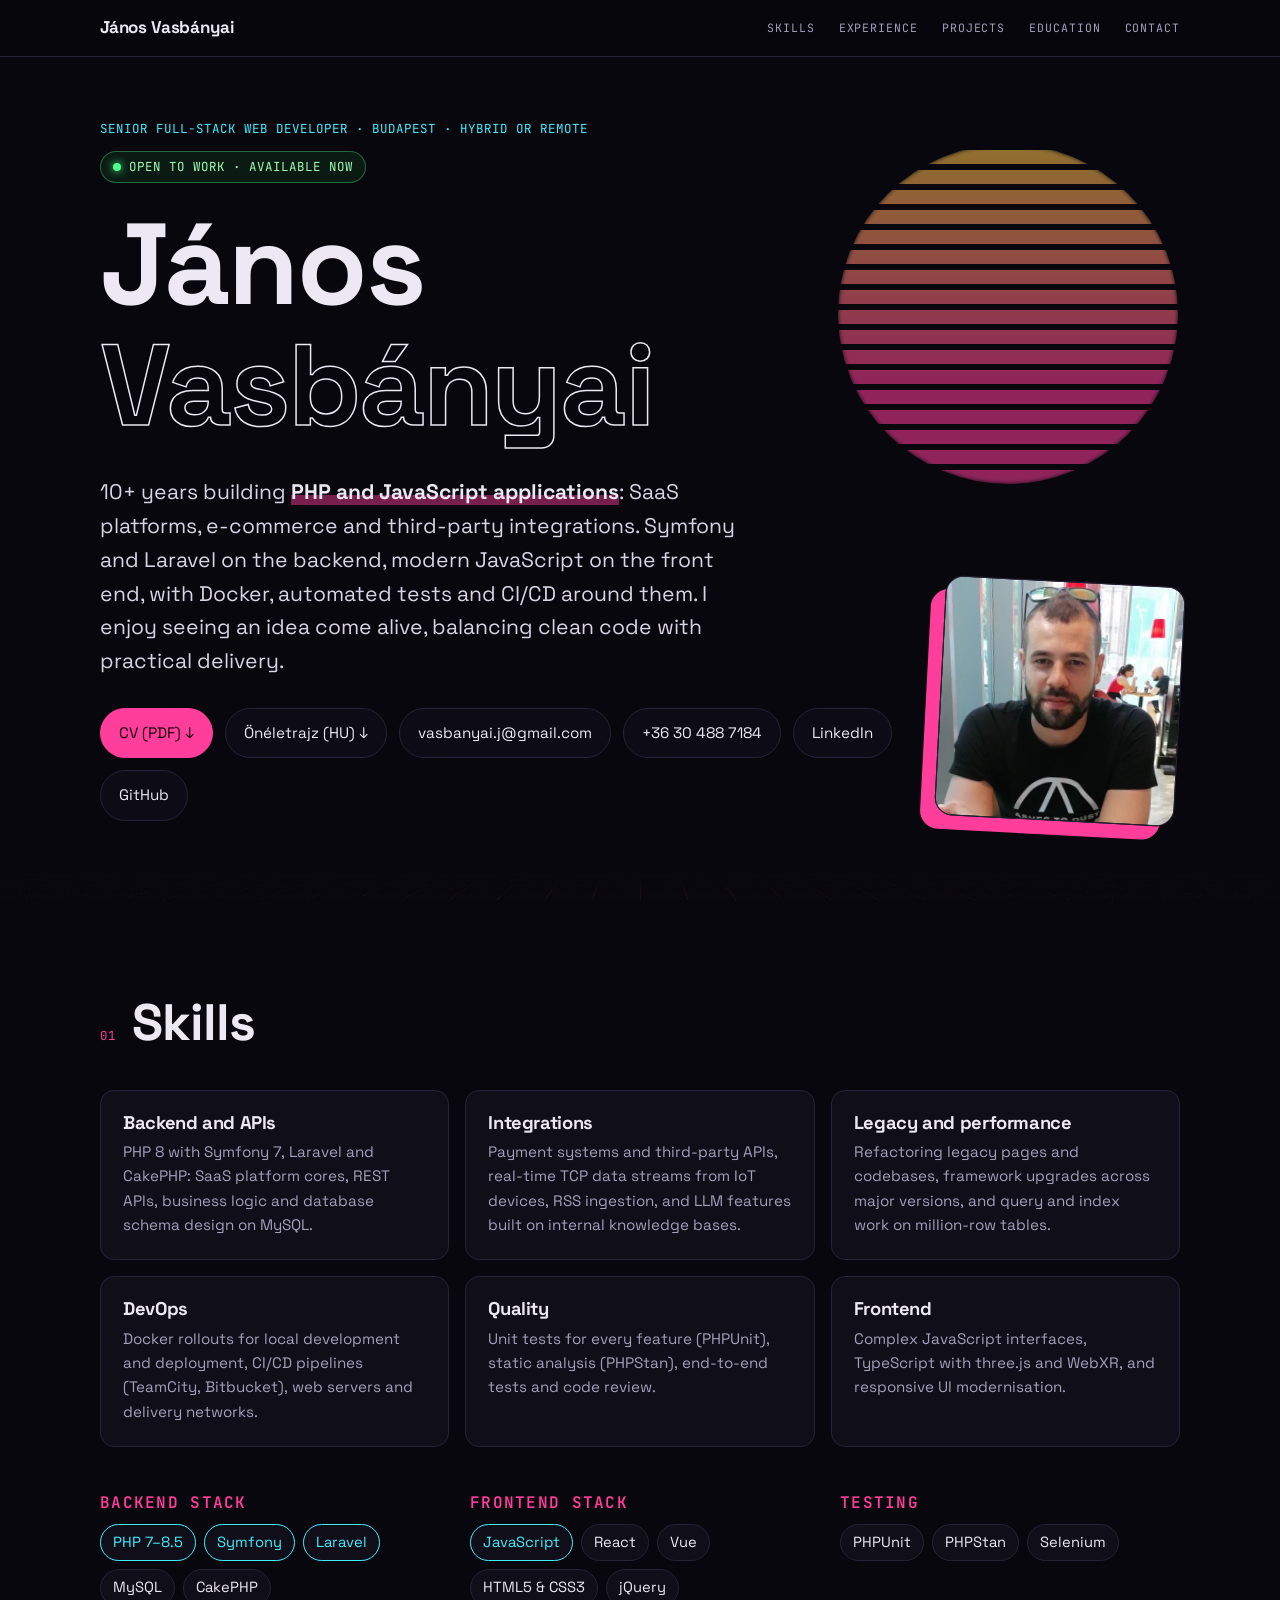
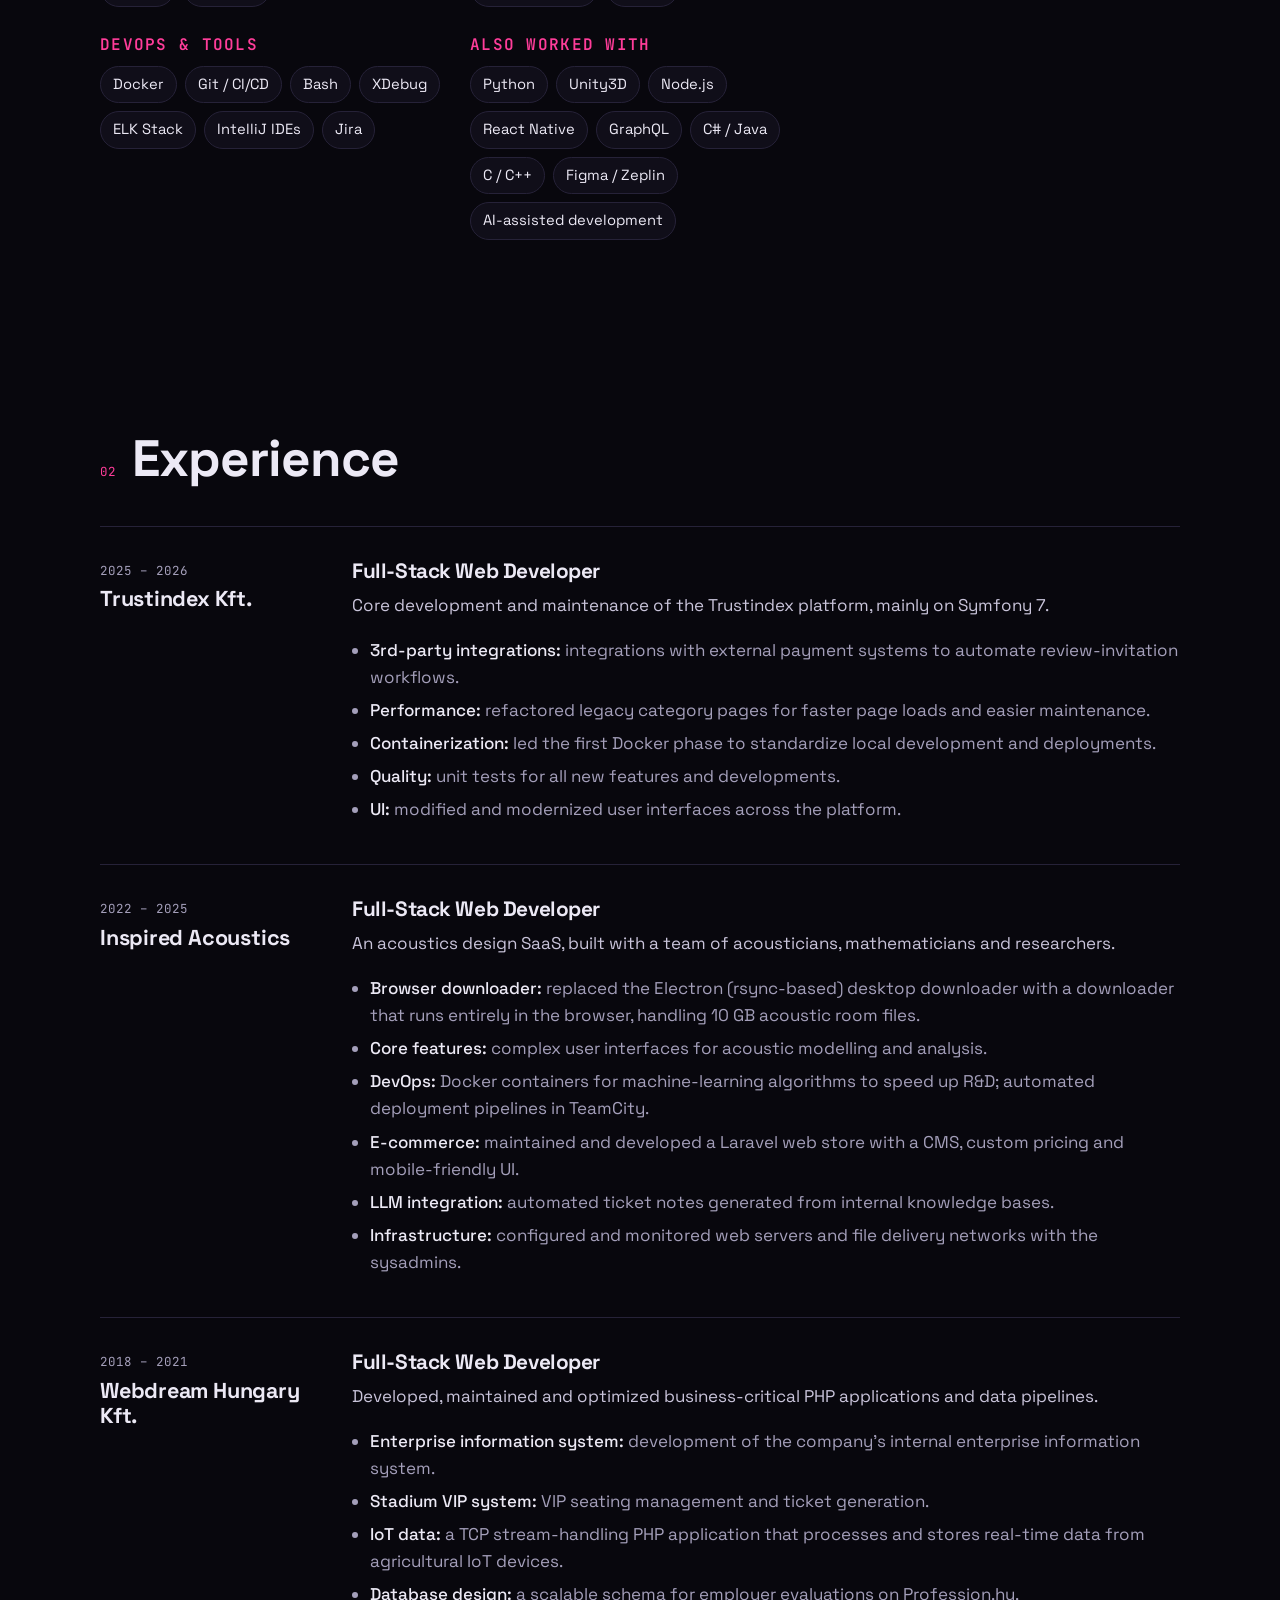
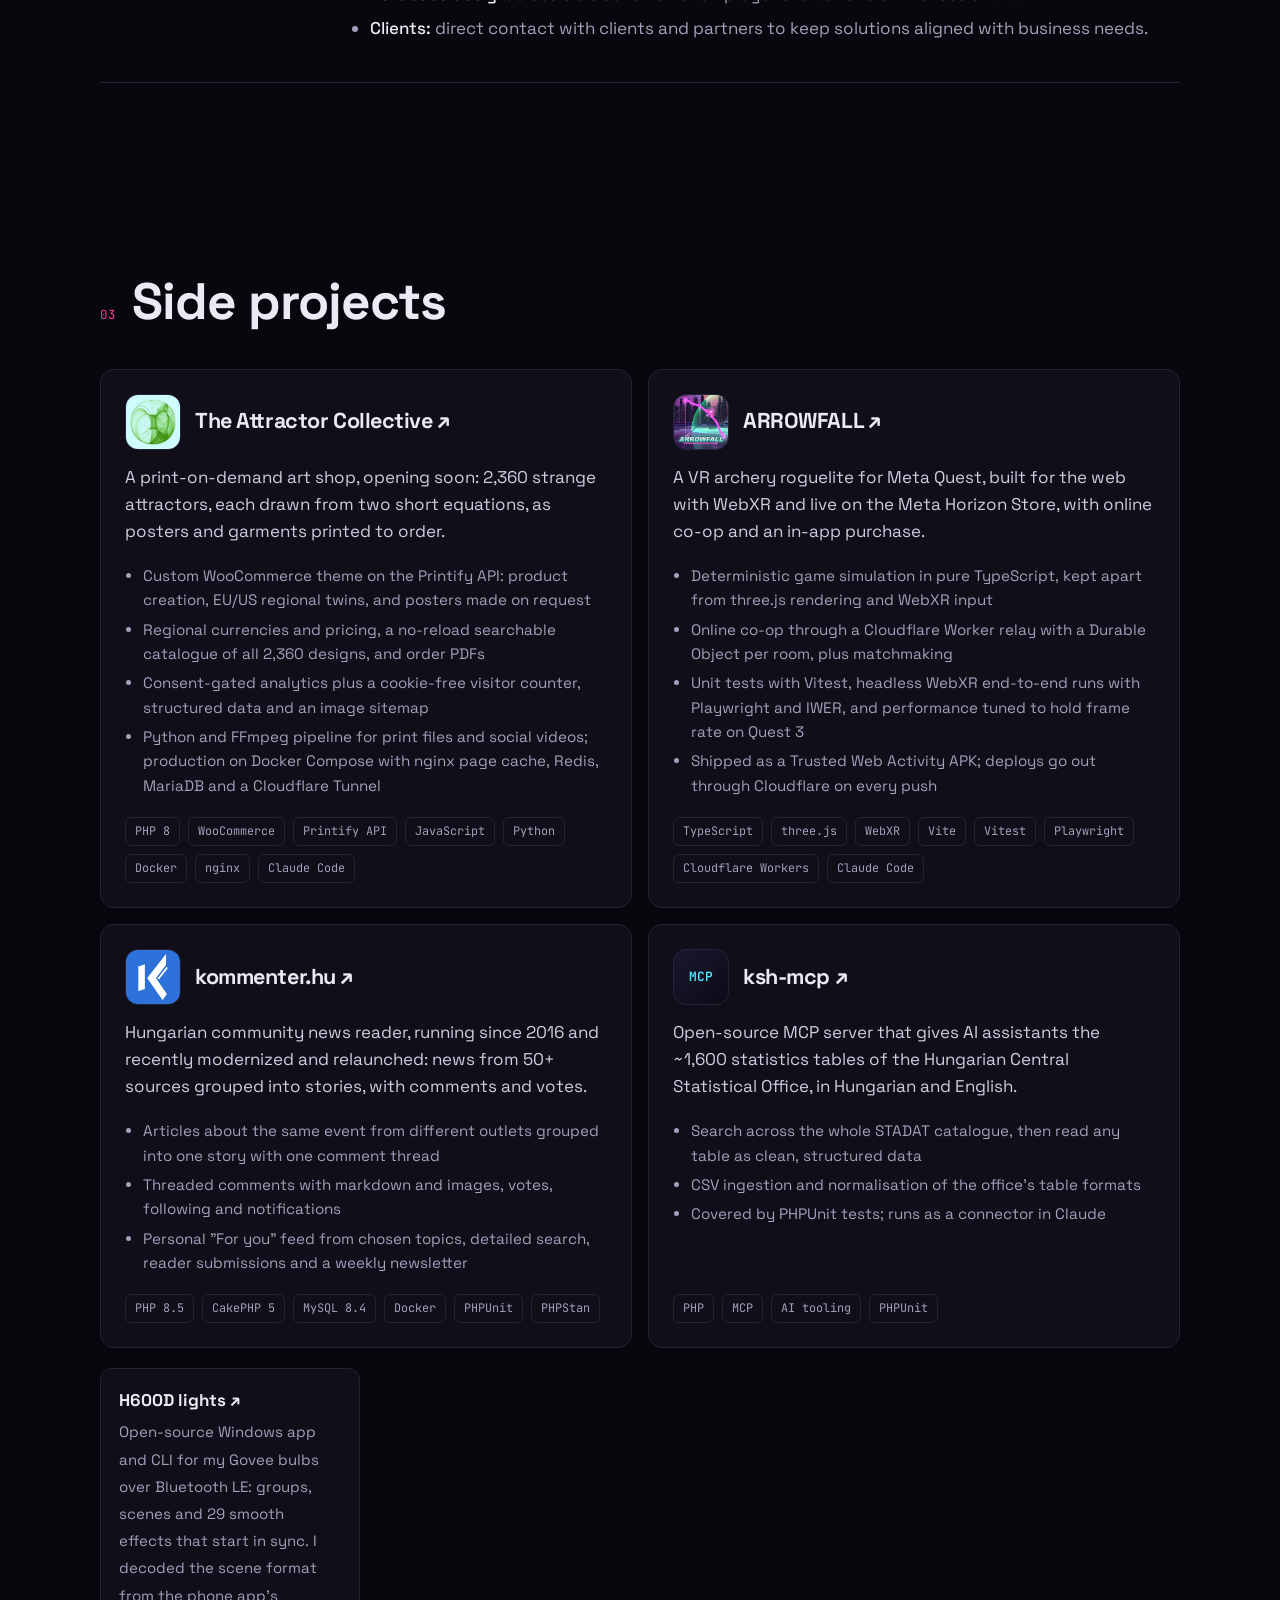
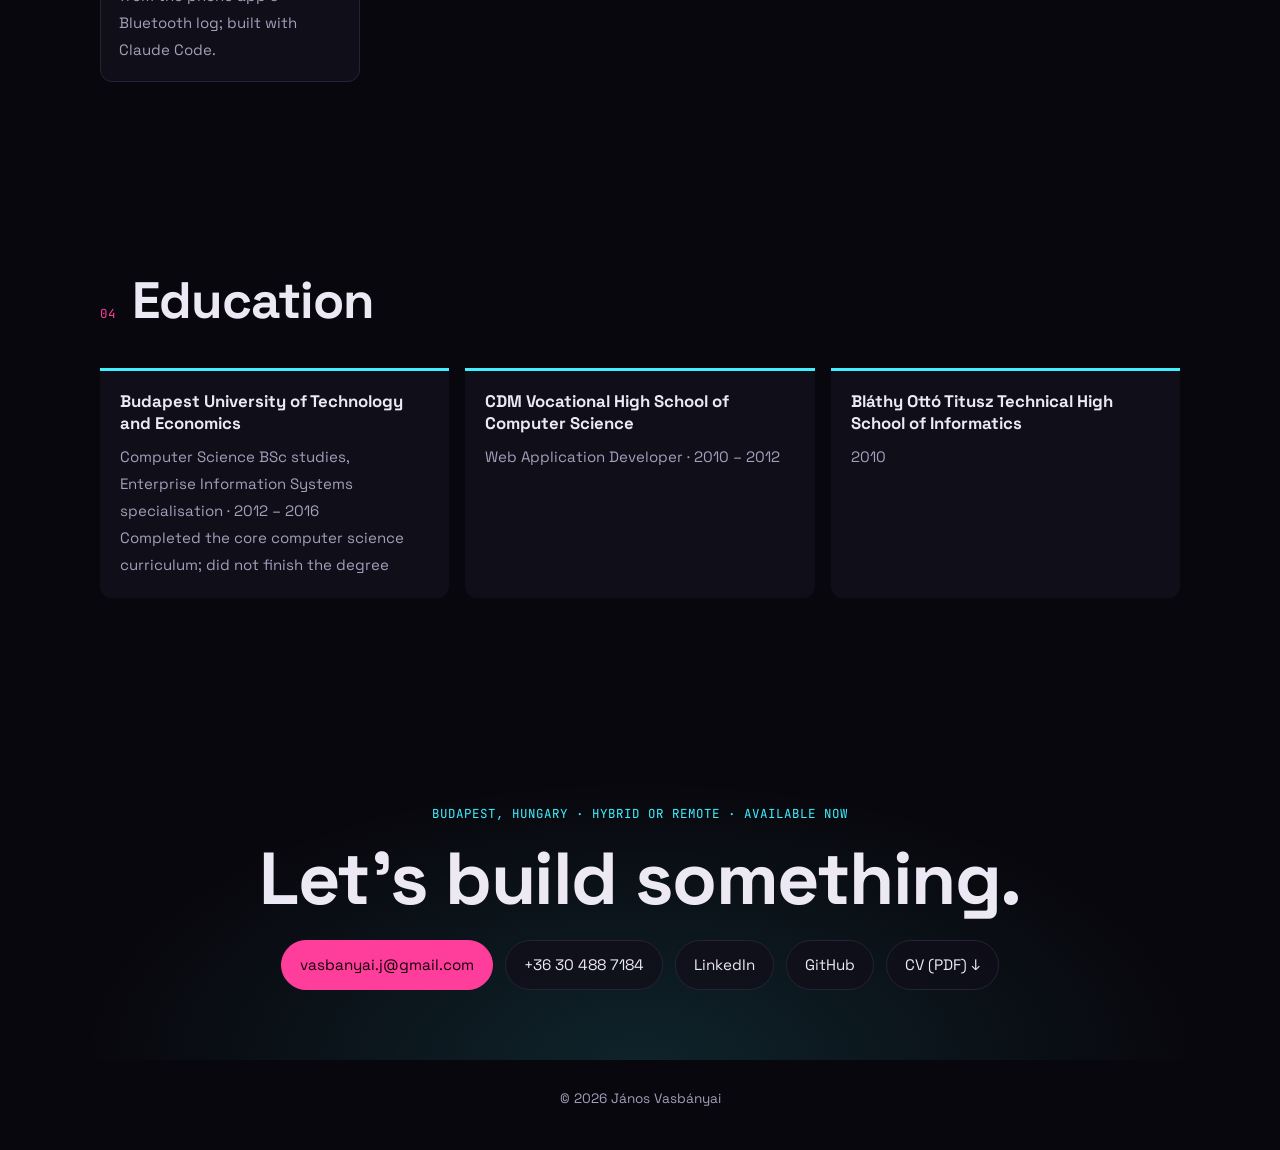
==== commit aaf1db8b: "Education: say plainly that the BME degree wasn't finished Co-Authored-By: Claude Opus 5.5 <noreply@" ====
--- a/index.html
+++ b/index.html
@@ -335,7 +335,7 @@
   <div class="wrap">
     <div class="head"><span class="mono num">04</span><h2>Education</h2></div>
     <div class="edu">
-      <div><b>Budapest University of Technology and Economics</b><span>Computer Science BSc, Enterprise Information Systems specialisation · 2012 – 2016<br>Studies completed through the specialisation stage</span></div>
+      <div><b>Budapest University of Technology and Economics</b><span>Computer Science BSc studies, Enterprise Information Systems specialisation · 2012 – 2016<br>Completed the core computer science curriculum; did not finish the degree</span></div>
       <div><b>CDM Vocational High School of Computer Science</b><span>Web Application Developer · 2010 – 2012</span></div>
       <div><b>Bláthy Ottó Titusz Technical High School of Informatics</b><span>2010</span></div>
     </div>
